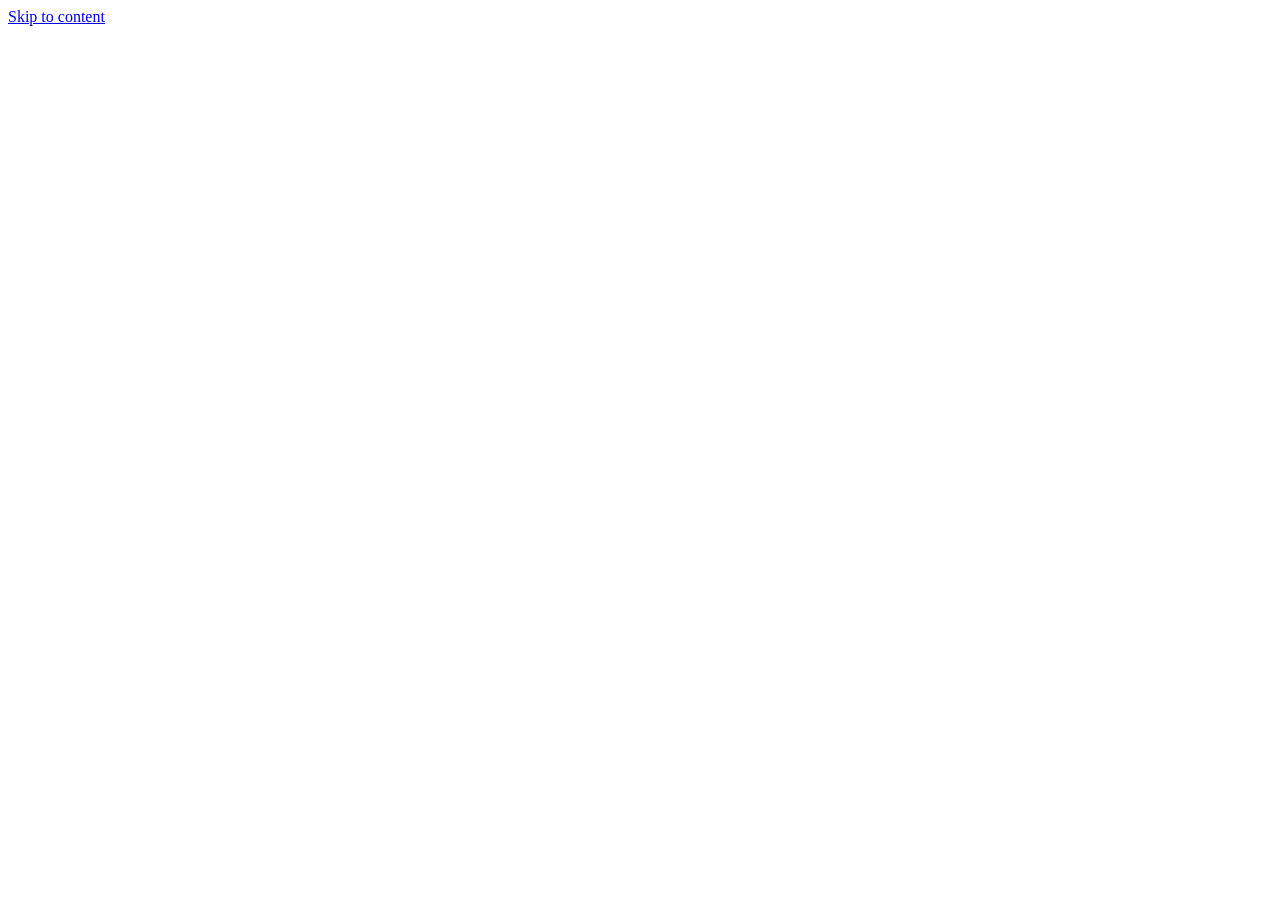
==== index.html @ 3cc3cd49 "Add files via upload" ====
<!DOCTYPE html>
<html lang="en">
<head>
  <meta charset="utf-8">
  <meta name="viewport" content="width=device-width, initial-scale=1">
  <meta name="description" content="Academic website for an HCI and learning sciences PhD researcher.">
  <meta name="theme-color" content="#f5f1ea">
  <title>Home | Academic Website</title>
  <link rel="stylesheet" href="assets/css/styles.css">
  <script defer src="assets/js/site-data.js"></script>
  <script defer src="assets/js/main.js"></script>
</head>
<body data-page="home">
  <a class="skip-link" href="#main-content">Skip to content</a>
  <div class="site-shell">
    <header class="site-header" data-site-header></header>
    <main id="main-content" data-page-root>
      <noscript>
        <section class="noscript-message">
          <h1>JavaScript is required for this site.</h1>
          <p>This website keeps content in a single editable data file, so please enable JavaScript to view the pages.</p>
        </section>
      </noscript>
    </main>
    <footer class="site-footer" data-site-footer></footer>
  </div>
</body>
</html>
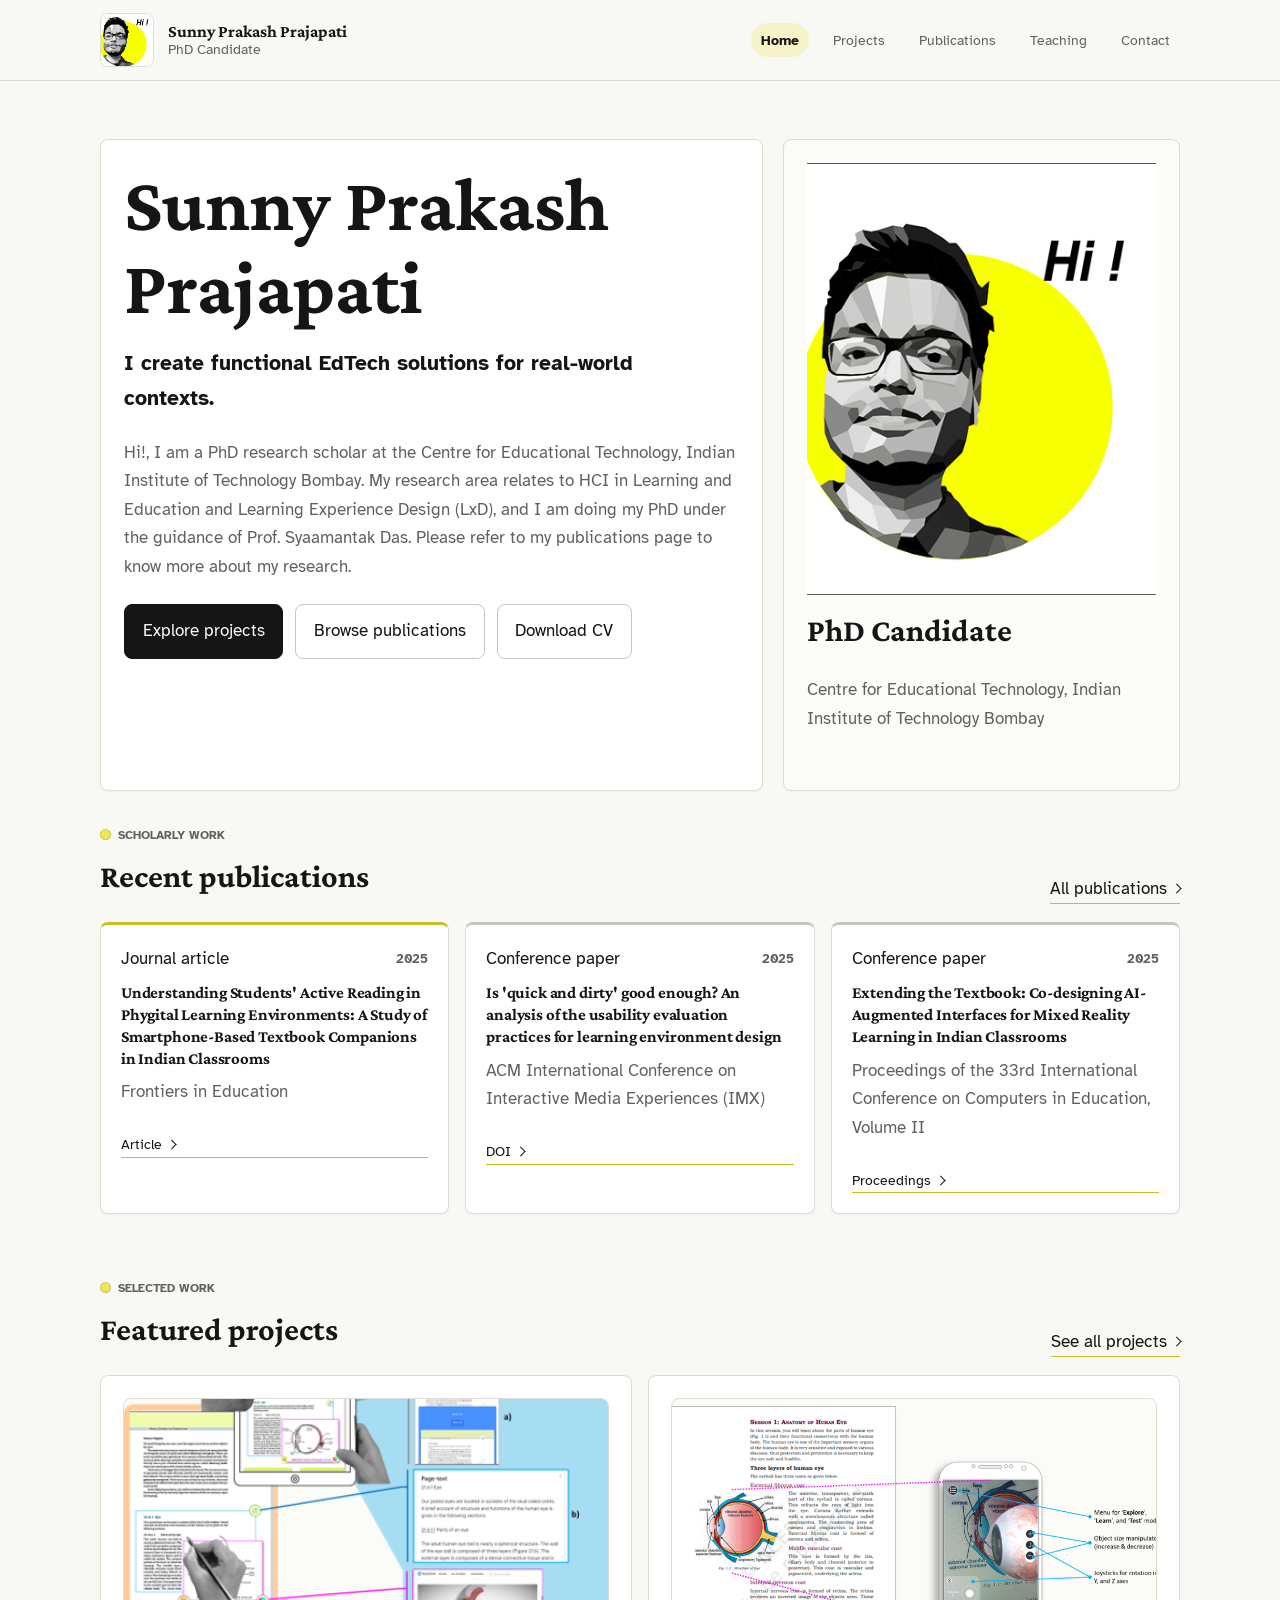
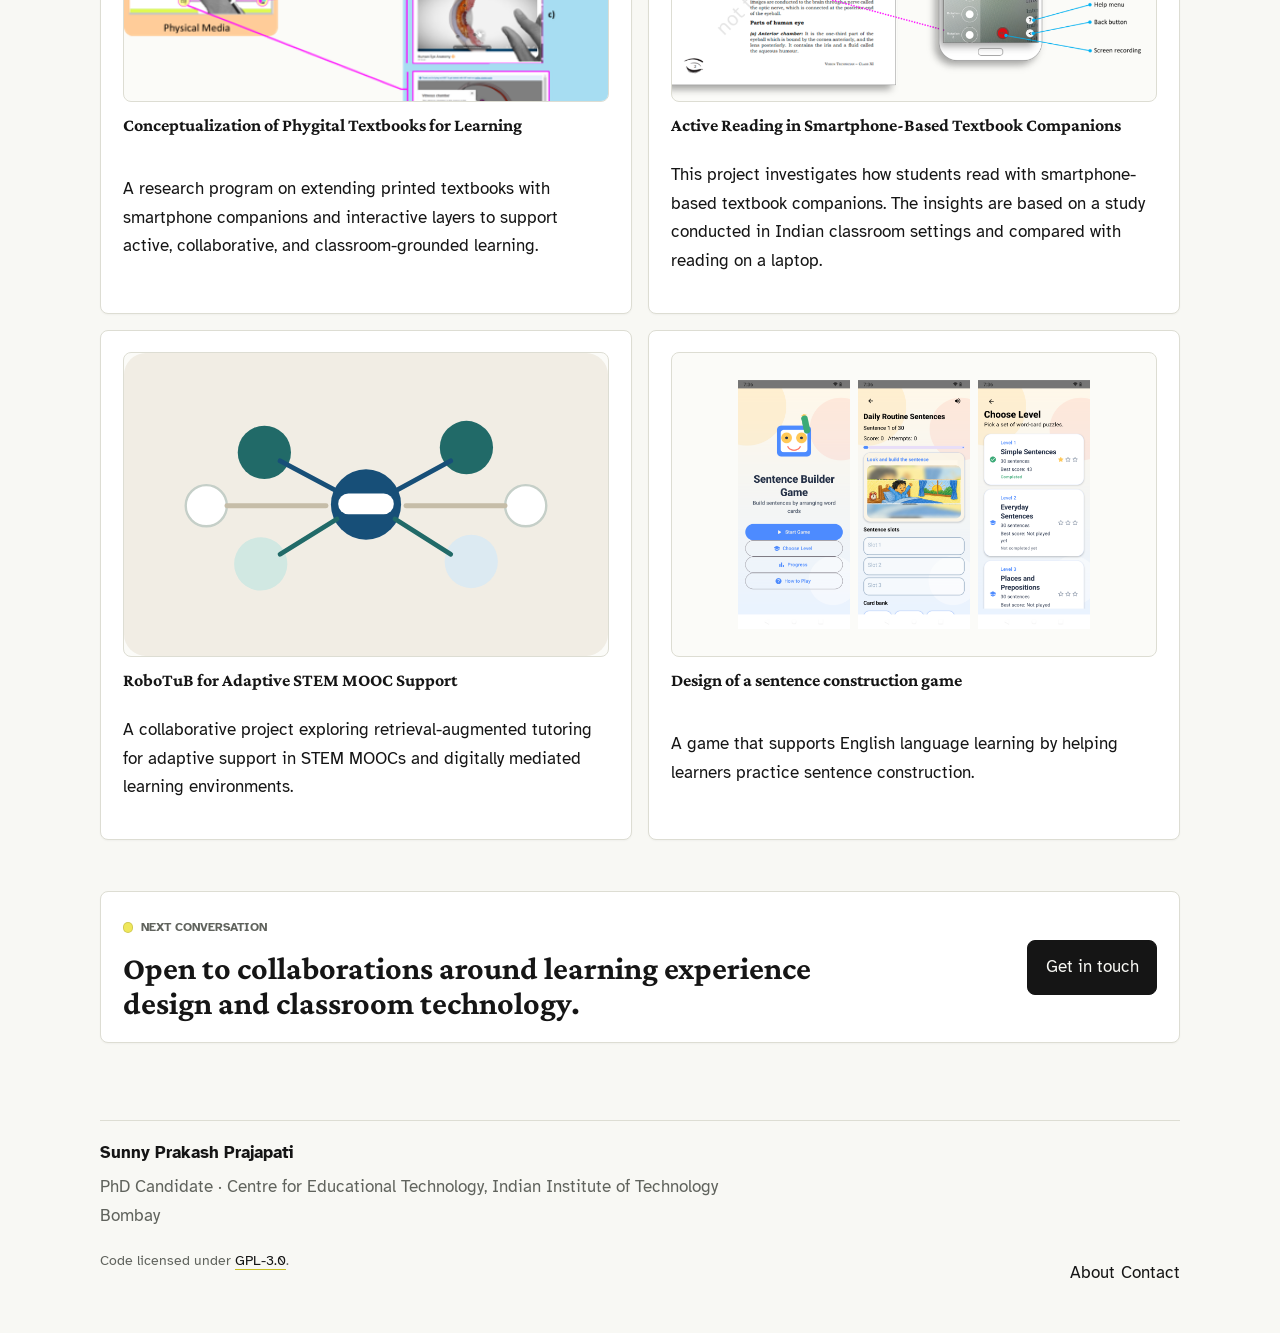
==== commit fca299aa: "major change" ====
--- a/index.html
+++ b/index.html
@@ -3,9 +3,18 @@
 <head>
   <meta charset="utf-8">
   <meta name="viewport" content="width=device-width, initial-scale=1">
-  <meta name="description" content="Academic website for an HCI and learning sciences PhD researcher.">
+  <meta name="description" content="Sunny Prakash Prajapati is a PhD researcher at IIT Bombay studying educational technology, HCI in education, and phygital learning environments.">
   <meta name="theme-color" content="#f5f1ea">
-  <title>Home | Academic Website</title>
+  <link rel="icon" href="assets/images/logo-sunny.png" type="image/png">
+  <title>Home | Sunny Prakash Prajapati</title>
+  <meta property="og:title" content="Sunny Prakash Prajapati — PhD Researcher, IIT Bombay">
+  <meta property="og:description" content="PhD researcher studying educational technology, HCI in education, and phygital learning environments at IIT Bombay.">
+  <meta property="og:image" content="https://sunnysideux.github.io/assets/images/logo-sunny.png">
+  <meta property="og:url" content="https://sunnysideux.github.io/">
+  <meta property="og:type" content="website">
+  <meta property="og:site_name" content="Sunny Prakash Prajapati">
+  <meta name="twitter:card" content="summary">
+  <link rel="canonical" href="https://sunnysideux.github.io/">
   <link rel="stylesheet" href="assets/css/styles.css">
   <script defer src="assets/js/site-data.js"></script>
   <script defer src="assets/js/main.js"></script>
--- a/assets/css/styles.css
+++ b/assets/css/styles.css
@@ -0,0 +1,1336 @@
+@import url("https://fonts.googleapis.com/css2?family=Atkinson+Hyperlegible:wght@400;700&family=Crimson+Pro:wght@400;500;600;700&display=swap");
+
+:root {
+  --background: #f8f8f4;
+  --background-muted: #f2f2ec;
+  --background-alt: #eeeee7;
+  --surface: #ffffff;
+  --surface-alt: #fbfbf8;
+  --text: #151515;
+  --muted: #60635d;
+  --line: #ddddd3;
+  --line-strong: #c7c7bc;
+  --accent: #efe75a;
+  --accent-deep: #c8bf22;
+  --accent-soft: rgba(239, 231, 90, 0.28);
+  --shadow: 0 1px 2px rgba(21, 21, 21, 0.035);
+  --shadow-strong: 0 4px 12px rgba(21, 21, 21, 0.05);
+  --radius-large: 8px;
+  --radius-medium: 8px;
+  --radius-small: 8px;
+  --max-width: 1080px;
+  --font-sans: "Atkinson Hyperlegible", "Segoe UI", "Helvetica Neue", Arial, sans-serif;
+  --font-display: "Crimson Pro", Georgia, "Times New Roman", serif;
+  --transition: 200ms ease;
+}
+
+*,
+*::before,
+*::after {
+  box-sizing: border-box;
+}
+
+html {
+  scroll-behavior: smooth;
+  color-scheme: light;
+}
+
+body {
+  margin: 0;
+  min-width: 320px;
+  font-family: var(--font-sans);
+  font-size: 1.0625rem;
+  color: var(--text);
+  background: var(--background);
+  line-height: 1.68;
+}
+
+body.nav-open {
+  overflow: hidden;
+}
+
+img {
+  display: block;
+  max-width: 100%;
+}
+
+a {
+  color: var(--text);
+  text-decoration: none;
+  transition: color var(--transition), border-color var(--transition), background-color var(--transition), transform var(--transition);
+}
+
+a:hover,
+a:focus-visible {
+  color: var(--text);
+}
+
+button,
+input,
+textarea {
+  font: inherit;
+}
+
+button {
+  cursor: pointer;
+}
+
+:focus-visible {
+  outline: 3px solid var(--accent-deep);
+  outline-offset: 3px;
+}
+
+.site-shell {
+  min-height: 100vh;
+}
+
+.container {
+  width: min(calc(100% - 2.5rem), var(--max-width));
+  margin: 0 auto;
+}
+
+.skip-link,
+.sr-only {
+  position: absolute;
+  width: 1px;
+  height: 1px;
+  margin: -1px;
+  padding: 0;
+  overflow: hidden;
+  border: 0;
+  clip: rect(0, 0, 0, 0);
+}
+
+.skip-link:focus {
+  width: auto;
+  height: auto;
+  margin: 1rem;
+  padding: 0.8rem 1rem;
+  clip: auto;
+  background: var(--accent);
+  color: var(--text);
+  border-radius: var(--radius-small);
+  z-index: 1000;
+}
+
+.site-header {
+  position: sticky;
+  top: 0;
+  z-index: 50;
+  background: rgba(248, 248, 244, 0.94);
+  backdrop-filter: blur(10px);
+  border-bottom: 1px solid var(--line);
+}
+
+.header-inner,
+.footer-inner,
+.section-header,
+.section-header-compact,
+.contact-band {
+  display: flex;
+  align-items: center;
+  justify-content: space-between;
+  gap: 1.2rem;
+}
+
+.header-inner {
+  min-height: 5rem;
+}
+
+.brand {
+  display: inline-flex;
+  align-items: center;
+  gap: 0.9rem;
+  color: var(--text);
+}
+
+.brand:hover,
+.brand:focus-visible {
+  color: var(--text);
+}
+
+.brand-media {
+  flex: 0 0 auto;
+}
+
+.brand-logo,
+.brand-mark {
+  width: 3.35rem;
+  height: 3.35rem;
+  border-radius: var(--radius-small);
+  border: 1px solid var(--line);
+  background: var(--surface);
+}
+
+.brand-logo {
+  object-fit: cover;
+}
+
+.brand-mark {
+  display: grid;
+  place-items: center;
+  background: var(--text);
+  color: var(--background);
+  font-weight: 800;
+  letter-spacing: 0;
+}
+
+.brand-copy {
+  display: flex;
+  flex-direction: column;
+  line-height: 1.12;
+}
+
+.brand-name {
+  font-family: var(--font-display);
+  font-size: 1.08rem;
+  font-weight: 700;
+  letter-spacing: 0;
+}
+
+.brand-subtitle {
+  color: var(--muted);
+  font-size: 0.88rem;
+}
+
+.site-nav {
+  display: flex;
+  align-items: center;
+  gap: 0.82rem;
+}
+
+.site-nav a {
+  color: var(--muted);
+  font-size: 0.9rem;
+  font-weight: 500;
+  padding: 0.3rem 0.65rem;
+  border-radius: 999px;
+  transition: background-color var(--transition), color var(--transition);
+}
+
+.site-nav a:hover,
+.site-nav a:focus-visible {
+  background: var(--background-alt);
+  color: var(--text);
+}
+
+.site-nav a[aria-current="page"] {
+  background: var(--accent-soft);
+  color: var(--text);
+  font-weight: 600;
+}
+
+.nav-toggle {
+  display: none;
+  flex-direction: column;
+  gap: 0.28rem;
+  padding: 0.35rem;
+  background: transparent;
+  border: 0;
+}
+
+.nav-toggle span:not(.sr-only) {
+  display: block;
+  width: 1.45rem;
+  height: 2px;
+  border-radius: 999px;
+  background: var(--text);
+}
+
+.hero {
+  padding: 3.6rem 0 1.2rem;
+}
+
+.hero-grid,
+.section-grid,
+.prose-grid,
+.contact-grid,
+.cv-grid {
+  display: grid;
+  gap: 1rem;
+}
+
+.hero-grid {
+  grid-template-columns: minmax(0, 1.25fr) minmax(300px, 0.75fr);
+  align-items: stretch;
+  gap: 1.25rem;
+}
+
+.hero-copy,
+.hero-panel,
+.card,
+.prose-card,
+.timeline-item,
+.page-hero-inner,
+.project-detail-shell,
+.resource-item {
+  position: relative;
+  overflow: hidden;
+  border: 1px solid var(--line);
+  background: var(--surface);
+  border-radius: var(--radius-large);
+  box-shadow: var(--shadow);
+}
+
+.hero-copy,
+.hero-panel,
+.card,
+.page-hero-inner {
+  padding: 1.45rem;
+}
+
+.hero-copy {
+  display: grid;
+  align-content: start;
+  gap: 0.4rem;
+}
+
+.hero-panel {
+  display: flex;
+  flex-direction: column;
+  justify-content: space-between;
+  gap: 1.1rem;
+  background: var(--surface-alt);
+}
+
+h1,
+h2,
+h3,
+h4 {
+  margin: 0 0 0.7rem;
+  font-family: var(--font-display);
+  font-weight: 700;
+  line-height: 1.08;
+  letter-spacing: 0;
+}
+
+.hero h1 {
+  max-width: 12ch;
+  font-size: clamp(3rem, 6vw, 4.8rem);
+}
+
+h2 {
+  font-size: clamp(1.45rem, 2.6vw, 2rem);
+}
+
+h3 {
+  font-size: 1.12rem;
+}
+
+h4 {
+  font-size: 0.97rem;
+  letter-spacing: 0;
+}
+
+p {
+  margin: 0 0 1rem;
+}
+
+.hero-tagline,
+.hero-summary,
+.section-intro p,
+.prose-card p {
+  max-width: 42rem;
+  color: var(--muted);
+}
+
+.hero-tagline {
+  max-width: 32rem;
+  font-size: clamp(1.06rem, 1.8vw, 1.3rem);
+  color: var(--text);
+  font-weight: 600;
+}
+
+.eyebrow {
+  display: inline-flex;
+  align-items: center;
+  gap: 0.45rem;
+  margin-bottom: 0.85rem;
+  color: var(--muted);
+  font-size: 0.76rem;
+  font-weight: 600;
+  letter-spacing: 0;
+  text-transform: uppercase;
+}
+
+.eyebrow::before {
+  content: "";
+  width: 0.68rem;
+  height: 0.68rem;
+  border-radius: 999px;
+  background: var(--accent);
+  border: 1px solid rgba(23, 23, 23, 0.14);
+}
+
+.panel-kicker,
+.panel-affiliation,
+.publication-authors,
+.publication-venue,
+.timeline-institution,
+.results-note,
+.empty-state,
+.form-note,
+.footer-license {
+  color: var(--muted);
+}
+
+.detail-list,
+.bullet-list {
+  margin: 0;
+  padding: 0;
+  list-style: none;
+}
+
+.detail-list li {
+  display: grid;
+  gap: 0.18rem;
+  padding: 0.85rem 0;
+  border-top: 1px solid var(--line);
+}
+
+.detail-list li:first-child {
+  border-top: 0;
+  padding-top: 0;
+}
+
+.detail-list span {
+  color: var(--muted);
+  font-size: 0.8rem;
+  font-weight: 500;
+}
+
+.detail-list strong {
+  font-size: 0.98rem;
+  font-weight: 600;
+}
+
+.hero-contact-links,
+.button-row,
+.link-row,
+.tag-list,
+.footer-links {
+  display: flex;
+  flex-wrap: wrap;
+  gap: 0.75rem;
+  align-items: center;
+}
+
+.hero-contact-links {
+  font-size: 0.93rem;
+}
+
+.button {
+  display: inline-flex;
+  align-items: center;
+  justify-content: center;
+  min-height: 2.9rem;
+  padding: 0.78rem 1.1rem;
+  border: 1px solid var(--line-strong);
+  border-radius: var(--radius-small);
+  font-weight: 500;
+}
+
+.button:hover,
+.button:focus-visible {
+  transform: translateY(-1px);
+}
+
+.button-primary {
+  background: var(--text);
+  color: var(--background);
+  border-color: var(--text);
+}
+
+.button-primary:hover,
+.button-primary:focus-visible {
+  color: var(--background);
+}
+
+.button-secondary {
+  background: var(--surface);
+  color: var(--text);
+}
+
+.button-tertiary {
+  background: transparent;
+  border-color: transparent;
+  color: var(--muted);
+  padding-inline: 0;
+}
+
+.text-link {
+  display: inline-flex;
+  align-items: center;
+  gap: 0.38rem;
+  font-weight: 500;
+  border-bottom: 1px solid var(--accent-deep);
+}
+
+.inline-link {
+  display: inline;
+  font-weight: 600;
+  border-bottom: 1px solid var(--accent-deep);
+}
+
+.text-link::after {
+  content: "";
+  width: 0.46rem;
+  height: 0.46rem;
+  border-top: 1.5px solid currentColor;
+  border-right: 1.5px solid currentColor;
+  transform: rotate(45deg);
+}
+
+.tag {
+  display: inline-flex;
+  align-items: center;
+  padding: 0.42rem 0.72rem;
+  border: 1px solid var(--line);
+  border-radius: 999px;
+  background: var(--surface-alt);
+  color: var(--text);
+  font-size: 0.86rem;
+  font-weight: 500;
+}
+
+.page-section {
+  padding: 1.25rem 0 2.5rem;
+}
+
+.page-section-compact {
+  padding-top: 0.7rem;
+}
+
+body:not([data-page="home"]) [data-page-root] > .page-section:first-child {
+  padding-top: 1.2rem;
+}
+
+.page-hero {
+  padding: 2.6rem 0 0.8rem;
+}
+
+.page-hero-inner {
+  max-width: none;
+}
+
+.page-hero h1 {
+  margin: 0 0 0.75rem;
+  font-size: clamp(2.25rem, 5vw, 4rem);
+  line-height: 1;
+  letter-spacing: 0;
+}
+
+.page-hero p:not(.eyebrow) {
+  max-width: 42rem;
+  margin-bottom: 0;
+  color: var(--muted);
+  font-size: 1.03rem;
+}
+
+.page-actions {
+  display: flex;
+  flex-wrap: wrap;
+  gap: 0.75rem;
+  margin-top: 1.2rem;
+}
+
+.section-tinted {
+  background: transparent;
+}
+
+.section-grid {
+  grid-template-columns: minmax(0, 0.9fr) minmax(0, 1.1fr);
+  align-items: start;
+  gap: 1.25rem;
+}
+
+.section-grid-home {
+  grid-template-columns: minmax(0, 0.96fr) minmax(0, 1.04fr);
+}
+
+.section-intro {
+  align-self: stretch;
+}
+
+.key-points,
+.stack-list,
+.timeline,
+.prose-sidebar,
+.project-body,
+.project-subsection,
+.contact-list,
+.contact-form {
+  display: grid;
+  gap: 0.9rem;
+}
+
+.project-body {
+  flex: 1;
+}
+
+.section-header,
+.section-header-compact {
+  align-items: end;
+  margin-bottom: 1.1rem;
+}
+
+.section-header-compact {
+  margin-bottom: 0.9rem;
+}
+
+.card-grid,
+.card-grid-projects,
+.teaching-grid {
+  display: grid;
+  gap: 1rem;
+  grid-template-columns: repeat(3, minmax(0, 1fr));
+}
+
+.card-grid-projects {
+  grid-template-columns: repeat(2, minmax(0, 1fr));
+}
+
+.teaching-section-card {
+  display: grid;
+  align-content: start;
+  gap: 1rem;
+}
+
+.teaching-list {
+  display: grid;
+  gap: 0;
+}
+
+.teaching-item {
+  padding: 1rem 0;
+  border-top: 1px solid var(--line);
+}
+
+.teaching-item:first-child {
+  padding-top: 0;
+  border-top: 0;
+}
+
+.teaching-item:last-child {
+  padding-bottom: 0;
+}
+
+.teaching-item h3,
+.teaching-item p {
+  margin-bottom: 0;
+}
+
+.card,
+.subtle-card,
+.publication-card,
+.project-card,
+.resource-item,
+.timeline-item {
+  transition: transform var(--transition), box-shadow var(--transition), border-color var(--transition), background-color var(--transition);
+}
+
+.card:hover,
+.card:focus-within,
+.resource-item.is-linked:hover,
+.resource-item.is-linked:focus-visible,
+.timeline-item:hover {
+  transform: translateY(-1px);
+  box-shadow: var(--shadow-strong);
+  border-color: var(--line-strong);
+}
+
+.publication-card,
+.project-card,
+.prose-card {
+  padding: 1.35rem;
+}
+
+.publication-card {
+  background: var(--surface);
+}
+
+.subtle-card {
+  background: var(--surface);
+}
+
+.project-card {
+  display: flex;
+  flex-direction: column;
+  gap: 0.9rem;
+}
+
+.project-card-clickable {
+  cursor: pointer;
+}
+
+.project-card-clickable:focus-visible {
+  outline: 3px solid rgba(239, 231, 90, 0.78);
+  outline-offset: 4px;
+}
+
+.project-image {
+  overflow: hidden;
+  border: 1px solid var(--line);
+  border-radius: var(--radius-medium);
+  background: var(--surface-alt);
+  aspect-ratio: 16 / 10;
+}
+
+.project-image img {
+  width: 100%;
+  height: 100%;
+  object-fit: cover;
+}
+
+.project-subsection h4 {
+  margin-bottom: 0;
+}
+
+.project-card-link {
+  width: fit-content;
+  margin-top: auto;
+}
+
+.project-detail {
+  display: grid;
+  gap: 1rem;
+}
+
+.project-back-link {
+  justify-self: end;
+  width: fit-content;
+}
+
+.project-detail-shell {
+  display: grid;
+  gap: 1.35rem;
+  padding: 1.35rem;
+}
+
+.project-detail-hero {
+  display: grid;
+  grid-template-columns: minmax(0, 0.9fr) minmax(0, 1.1fr);
+  gap: 1.25rem;
+  align-items: start;
+}
+
+.project-detail-image {
+  overflow: hidden;
+  border: 1px solid var(--line);
+  border-radius: var(--radius-medium);
+  background: var(--surface-alt);
+}
+
+.project-detail-image img,
+.project-gallery-item img {
+  width: 100%;
+  height: 100%;
+  object-fit: cover;
+}
+
+.project-detail-copy,
+.project-detail-section {
+  display: grid;
+  gap: 0.85rem;
+}
+
+.project-detail-copy h1 {
+  margin-bottom: 0;
+  font-size: clamp(2rem, 4vw, 3rem);
+  line-height: 1.05;
+  letter-spacing: 0;
+}
+
+.project-detail-copy p,
+.project-detail-section p {
+  margin-bottom: 0;
+  color: var(--muted);
+}
+
+.project-citation {
+  font-size: 0.9rem;
+}
+
+.project-gallery {
+  display: grid;
+  gap: 1rem;
+  grid-template-columns: repeat(2, minmax(0, 1fr));
+}
+
+.project-gallery-item {
+  display: grid;
+  gap: 0.55rem;
+  margin: 0;
+}
+
+.project-gallery-item img {
+  overflow: hidden;
+  aspect-ratio: auto;
+  border: 1px solid var(--line);
+  border-radius: var(--radius-medium);
+  background: var(--surface-alt);
+}
+
+.project-gallery-item figcaption {
+  color: var(--muted);
+  font-size: 0.9rem;
+}
+
+.prose-grid {
+  grid-template-columns: minmax(0, 1.28fr) minmax(280px, 0.82fr);
+  align-items: start;
+}
+
+.prose-card {
+  border: 1px solid var(--line);
+  background: var(--surface);
+  box-shadow: var(--shadow);
+}
+
+.timeline-item {
+  display: grid;
+  grid-template-columns: 10rem minmax(0, 1fr);
+  gap: 1rem;
+  padding: 1.25rem 1.35rem;
+}
+
+.timeline-period {
+  display: inline-flex;
+  align-items: center;
+  justify-content: center;
+  height: fit-content;
+  padding: 0.42rem 0.72rem;
+  border-radius: 999px;
+  background: var(--surface-alt);
+  color: var(--text);
+  border: 1px solid var(--line);
+  font-size: 0.84rem;
+  font-weight: 500;
+}
+
+.publications-toolbar {
+  display: grid;
+  gap: 0.95rem;
+  margin-bottom: 1rem;
+}
+
+.search-field input,
+.contact-form input,
+.contact-form textarea {
+  width: 100%;
+  border: 1px solid var(--line);
+  border-radius: var(--radius-small);
+  background: var(--surface);
+  padding: 0.9rem 1rem;
+  color: var(--text);
+}
+
+.search-field input:focus,
+.contact-form input:focus,
+.contact-form textarea:focus {
+  outline: 3px solid rgba(239, 231, 90, 0.35);
+  outline-offset: 0;
+  border-color: var(--line-strong);
+}
+
+.filter-group {
+  display: flex;
+  flex-wrap: wrap;
+  gap: 0.6rem;
+}
+
+.filter-chip {
+  border: 1px solid var(--line);
+  background: var(--surface);
+  color: var(--text);
+  border-radius: 999px;
+  padding: 0.7rem 0.95rem;
+  font-weight: 500;
+}
+
+.filter-chip.is-active,
+.filter-chip:hover,
+.filter-chip:focus-visible {
+  background: var(--accent-soft);
+  border-color: rgba(23, 23, 23, 0.18);
+  color: var(--text);
+}
+
+.single-card-container {
+  max-width: 52rem;
+}
+
+.cv-card,
+.contact-card {
+  display: grid;
+  gap: 1rem;
+}
+
+.resources-grid {
+  display: grid;
+  gap: 1rem;
+  grid-template-columns: repeat(3, minmax(0, 1fr));
+}
+
+.resource-item,
+.resources-empty {
+  min-height: 100%;
+}
+
+.resource-item {
+  display: grid;
+  align-content: start;
+  gap: 0.75rem;
+  padding: 1.35rem;
+}
+
+.resource-item h3 {
+  margin-bottom: 0;
+}
+
+.resource-item p {
+  margin-bottom: 0;
+  color: var(--muted);
+}
+
+.resource-action {
+  display: inline-flex;
+  align-items: center;
+  gap: 0.38rem;
+  width: fit-content;
+  margin-top: auto;
+  font-weight: 600;
+  border-bottom: 1px solid var(--accent-deep);
+}
+
+.resources-empty {
+  max-width: 44rem;
+}
+
+.contact-item {
+  display: flex;
+  flex-wrap: wrap;
+  gap: 0.4rem 1rem;
+  align-items: baseline;
+  justify-content: space-between;
+  padding: 0.95rem 0;
+  border-top: 1px solid var(--line);
+  color: var(--text);
+}
+
+.contact-item:first-child {
+  border-top: 0;
+  padding-top: 0;
+}
+
+.contact-item span {
+  color: var(--muted);
+  font-size: 0.84rem;
+}
+
+.contact-form label {
+  display: grid;
+  gap: 0.45rem;
+}
+
+.contact-band {
+  padding: 1.35rem;
+}
+
+.home-contact-band {
+  align-items: center;
+}
+
+.home-contact-band h2 {
+  max-width: 44rem;
+  margin-bottom: 0;
+}
+
+.credibility-strip {
+  padding: 0.15rem 0 1.2rem;
+}
+
+.credibility-grid {
+  display: grid;
+  gap: 1rem;
+  grid-template-columns: repeat(2, minmax(0, 1fr));
+}
+
+.credibility-item {
+  display: grid;
+  gap: 0.25rem;
+  padding: 1.15rem 1.25rem;
+  border: 1px solid var(--line);
+  border-radius: var(--radius-large);
+  background: var(--surface);
+  box-shadow: var(--shadow);
+}
+
+.credibility-item span {
+  color: var(--muted);
+  font-size: 0.78rem;
+  font-weight: 700;
+  letter-spacing: 0;
+  text-transform: uppercase;
+}
+
+.credibility-item strong {
+  font-size: 1.35rem;
+  font-family: var(--font-display);
+  font-weight: 700;
+  line-height: 1.1;
+  letter-spacing: 0;
+}
+
+.bullet-list {
+  display: grid;
+  gap: 0.72rem;
+}
+
+.bullet-list li {
+  position: relative;
+  padding-left: 1rem;
+}
+
+.bullet-list li::before {
+  content: "";
+  position: absolute;
+  left: 0;
+  top: 0.68rem;
+  width: 0.42rem;
+  height: 0.42rem;
+  border-radius: 999px;
+  background: var(--accent-deep);
+}
+
+.site-footer {
+  padding: 2.3rem 0 2.8rem;
+}
+
+.footer-inner {
+  align-items: end;
+  padding-top: 1.15rem;
+  border-top: 1px solid var(--line);
+  color: var(--muted);
+}
+
+.footer-copy {
+  display: grid;
+  gap: 0.2rem;
+  max-width: 42rem;
+}
+
+.footer-title {
+  margin-bottom: 0.15rem;
+  color: var(--text);
+  font-weight: 600;
+}
+
+.footer-license {
+  font-size: 0.85rem;
+}
+
+.footer-license a {
+  border-bottom: 1px solid var(--accent-deep);
+}
+
+.footer-links {
+  justify-content: flex-end;
+  gap: 0.4rem;
+  min-width: fit-content;
+}
+
+.footer-links a {
+  color: var(--text);
+  font-weight: 500;
+  border-bottom: 1px solid transparent;
+}
+
+.footer-links a:hover,
+.footer-links a:focus-visible {
+  border-color: var(--accent-deep);
+}
+
+.simple-page h1 {
+  margin-bottom: 0.7rem;
+}
+
+.simple-page p {
+  max-width: 42rem;
+  color: var(--muted);
+}
+
+.noscript-message {
+  width: min(calc(100% - 2.5rem), 48rem);
+  margin: 4rem auto;
+  padding: 2rem;
+  background: var(--surface);
+  border: 1px solid var(--line);
+  border-radius: var(--radius-large);
+  box-shadow: var(--shadow);
+}
+
+/* ── Timeline left-border accent ─────────────────────────── */
+.timeline-item > div {
+  border-left: 2px solid var(--line);
+  padding-left: 1rem;
+  transition: border-color var(--transition);
+}
+
+.timeline-item:hover > div {
+  border-left-color: var(--accent-deep);
+}
+
+/* ── Featured publications strip (Home) ──────────────────── */
+.featured-pub-list {
+  display: grid;
+  grid-template-columns: repeat(3, minmax(0, 1fr));
+  gap: 1rem;
+}
+
+.featured-pub-card {
+  display: grid;
+  align-content: start;
+  gap: 0.55rem;
+  padding: 1.25rem;
+  background: var(--surface);
+  border: 1px solid var(--line);
+  border-radius: var(--radius-large);
+  box-shadow: var(--shadow);
+  border-top: 3px solid var(--line-strong);
+  transition: transform var(--transition), box-shadow var(--transition), border-color var(--transition);
+}
+
+.featured-pub-card:has(.publication-category.is-journal) {
+  border-top-color: var(--accent-deep);
+}
+
+.featured-pub-card:hover {
+  transform: translateY(-2px);
+  box-shadow: var(--shadow-hover);
+  border-color: var(--line-strong);
+}
+
+.featured-pub-card h3 {
+  font-family: var(--font-display);
+  font-size: 1.05rem;
+  line-height: 1.3;
+  margin-bottom: 0;
+  letter-spacing: -0.01em;
+}
+
+.featured-pub-meta {
+  display: flex;
+  align-items: center;
+  justify-content: space-between;
+  gap: 0.5rem;
+  flex-wrap: wrap;
+}
+
+.featured-pub-year {
+  font-size: 0.82rem;
+  font-weight: 600;
+  color: var(--muted);
+  flex-shrink: 0;
+}
+
+.featured-pub-link {
+  font-size: 0.88rem;
+  margin-top: 0.1rem;
+}
+
+/* ── About page sidebar components ───────────────────────── */
+.about-cv-note {
+  font-size: 0.9rem;
+  color: var(--muted);
+  margin-bottom: 0.85rem;
+}
+
+.about-honors-list,
+.about-resources-list {
+  list-style: none;
+  margin: 0.2rem 0 0;
+  padding: 0;
+  display: grid;
+  gap: 0.9rem;
+}
+
+.about-honors-list li {
+  display: grid;
+  gap: 0.22rem;
+  padding-top: 0.9rem;
+  border-top: 1px solid var(--line);
+}
+
+.about-honors-list li:first-child {
+  padding-top: 0;
+  border-top: 0;
+}
+
+.about-honors-list strong {
+  font-size: 0.95rem;
+  font-weight: 600;
+}
+
+.about-honors-list span {
+  font-size: 0.87rem;
+  color: var(--muted);
+  line-height: 1.5;
+}
+
+.about-resources-list li {
+  font-size: 0.92rem;
+  line-height: 1.4;
+}
+
+/* ── Print styles ────────────────────────────────────────── */
+@media print {
+  .site-header,
+  .site-footer,
+  .skip-link,
+  .page-actions,
+  .nav-toggle,
+  .publications-toolbar {
+    display: none !important;
+  }
+
+  body {
+    font-size: 11pt;
+    color: #000;
+    background: #fff;
+  }
+
+  .card,
+  .publication-card,
+  .project-card {
+    break-inside: avoid;
+    box-shadow: none;
+    border: 1px solid #ccc;
+  }
+
+  a { color: #000; }
+
+}
+
+@media (prefers-reduced-motion: reduce) {
+  html {
+    scroll-behavior: auto;
+  }
+
+  *,
+  *::before,
+  *::after {
+    animation: none !important;
+    transition: none !important;
+  }
+}
+
+@media (max-width: 980px) {
+  .hero-grid,
+  .project-detail-hero,
+  .section-grid,
+  .prose-grid,
+  .teaching-grid,
+  .card-grid,
+  .card-grid-projects,
+  .project-gallery,
+  .resources-grid,
+  .contact-grid,
+  .cv-grid,
+  .timeline-item {
+    grid-template-columns: 1fr;
+  }
+
+  .section-header,
+  .footer-inner {
+    align-items: flex-start;
+    flex-direction: column;
+  }
+
+  .footer-links {
+    justify-content: flex-start;
+  }
+
+  .credibility-grid {
+    grid-template-columns: 1fr;
+  }
+}
+
+@media (max-width: 820px) {
+  .nav-toggle {
+    display: inline-flex;
+  }
+
+  .site-nav {
+    position: fixed;
+    inset: 5rem 1rem auto;
+    flex-direction: column;
+    align-items: stretch;
+    padding: 1rem;
+    border: 1px solid var(--line-strong);
+    border-radius: var(--radius-large);
+    background: rgba(255, 255, 255, 0.98);
+    box-shadow: var(--shadow-strong);
+    opacity: 0;
+    pointer-events: none;
+    transform: translateY(-8px);
+    transition: opacity var(--transition), transform var(--transition);
+  }
+
+  .site-nav.is-open {
+    opacity: 1;
+    pointer-events: auto;
+    transform: translateY(0);
+  }
+
+  .site-nav a {
+    padding: 0.55rem 0.8rem;
+    border-radius: var(--radius-small);
+  }
+}
+
+@media (max-width: 640px) {
+  .container {
+    width: min(calc(100% - 1.4rem), var(--max-width));
+  }
+
+  .hero {
+    padding-top: 3.7rem;
+  }
+
+  .page-hero {
+    padding-top: 2.35rem;
+  }
+
+  .hero-copy,
+  .hero-panel,
+  .card,
+  .prose-card,
+  .publication-card,
+  .project-card,
+  .resource-item {
+    padding: 1.15rem;
+  }
+
+  .brand-logo,
+  .brand-mark {
+    width: 3rem;
+    height: 3rem;
+  }
+
+  .button-row,
+  .footer-links {
+    width: 100%;
+  }
+
+  .button {
+    width: 100%;
+  }
+
+  .timeline-item {
+    padding: 1.1rem;
+  }
+  .featured-pub-list {
+    grid-template-columns: 1fr;
+  }
+}
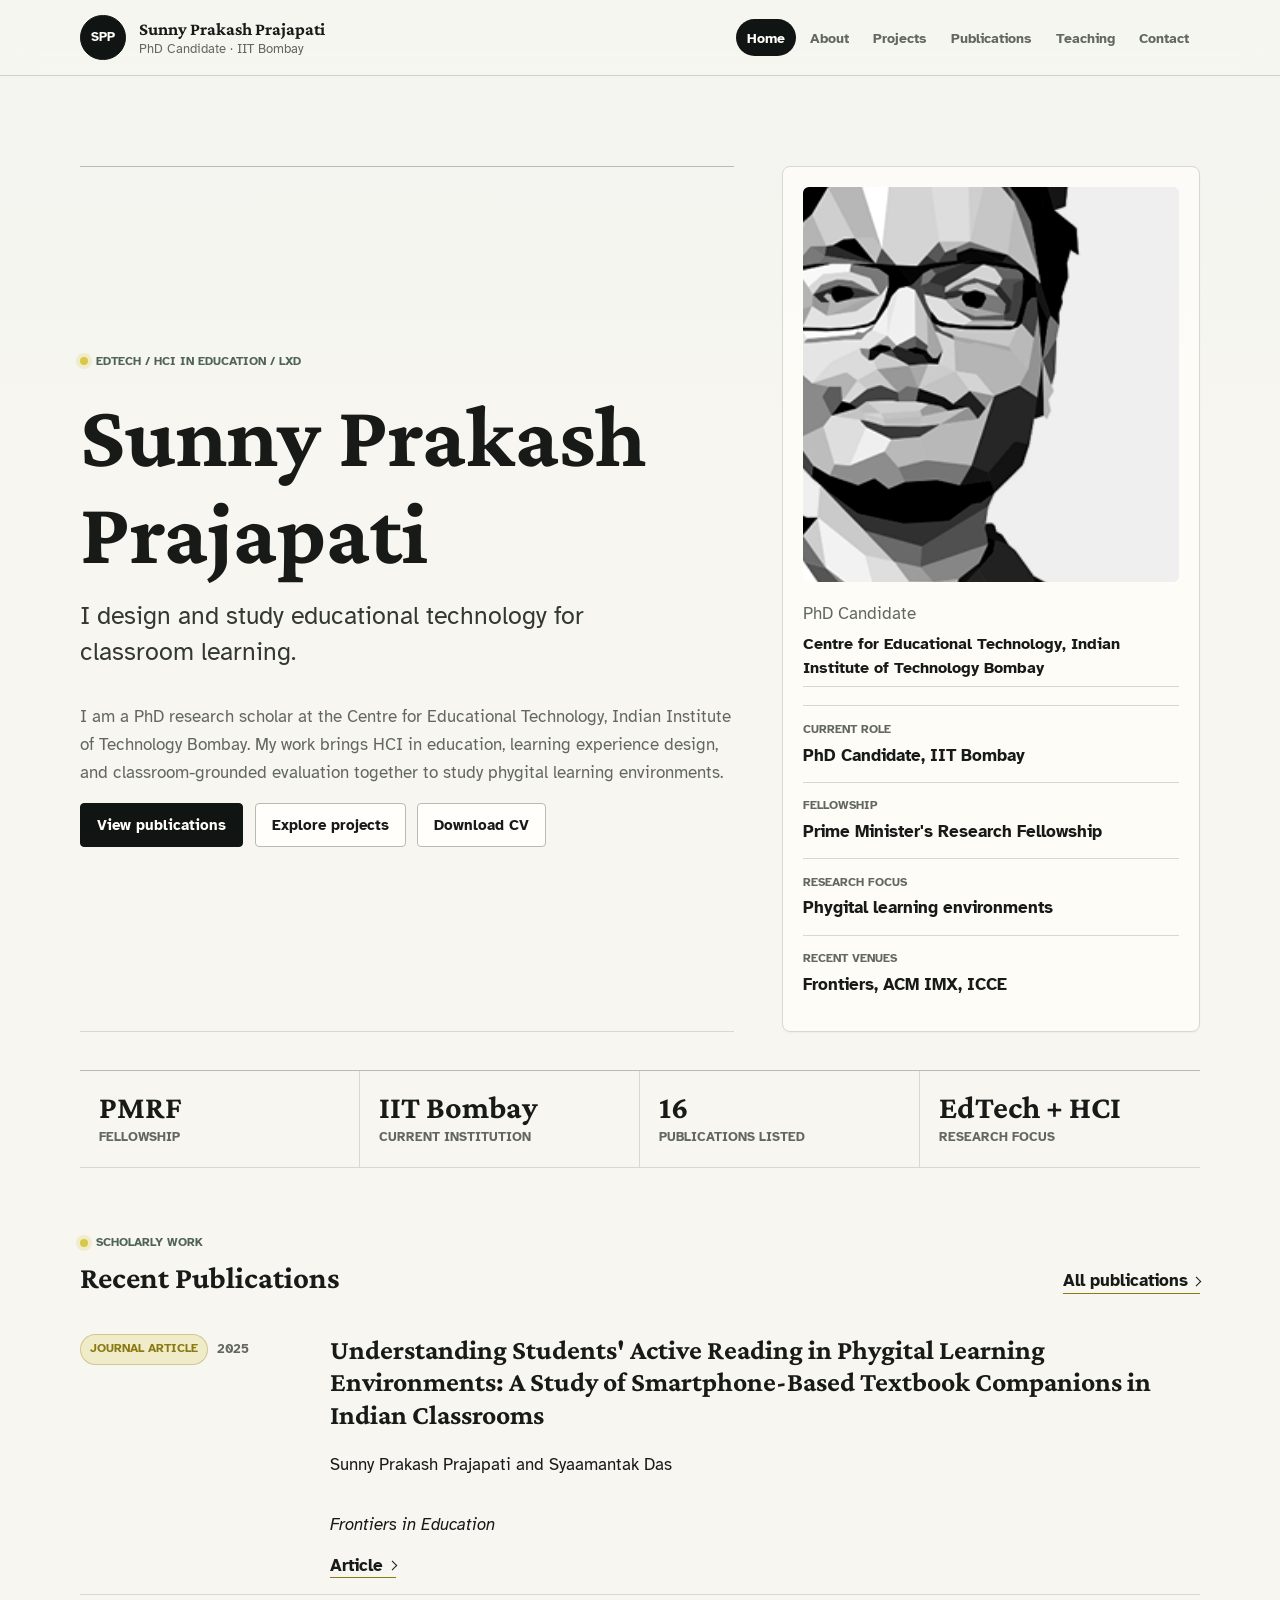
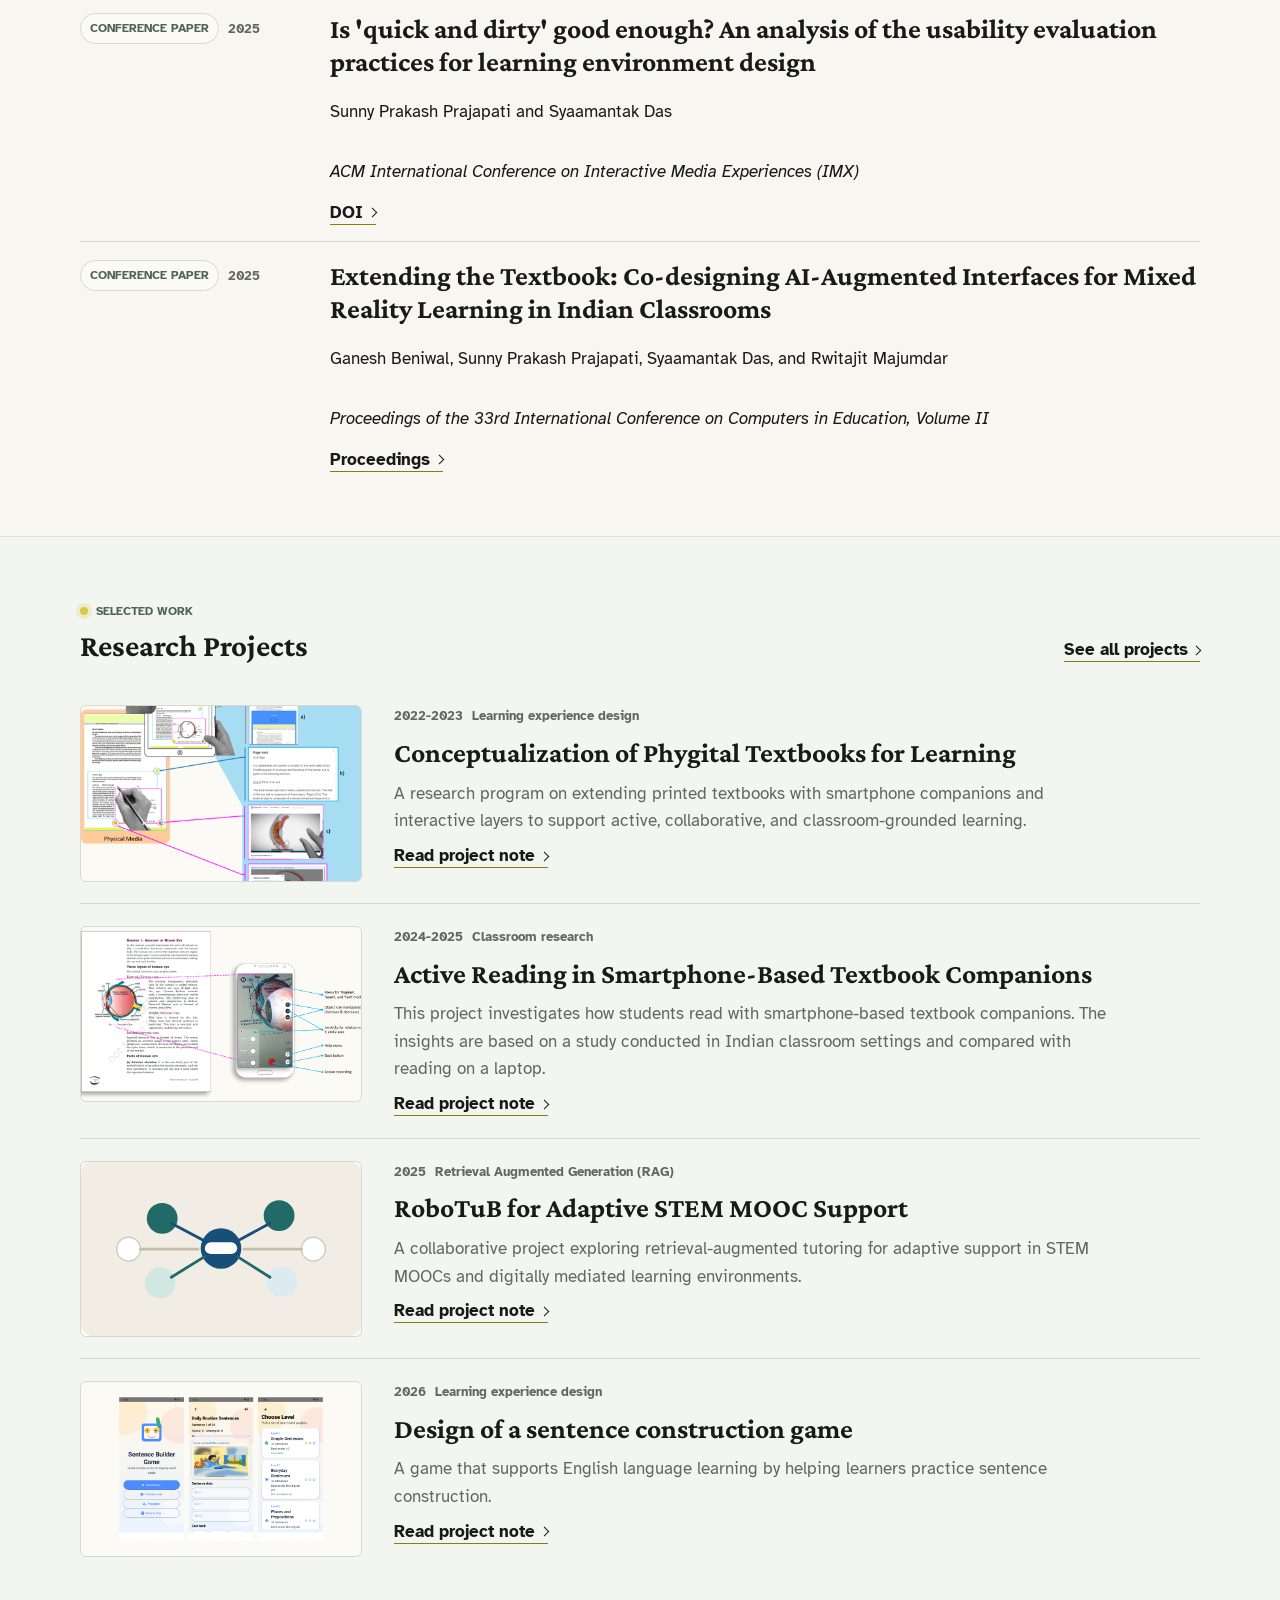
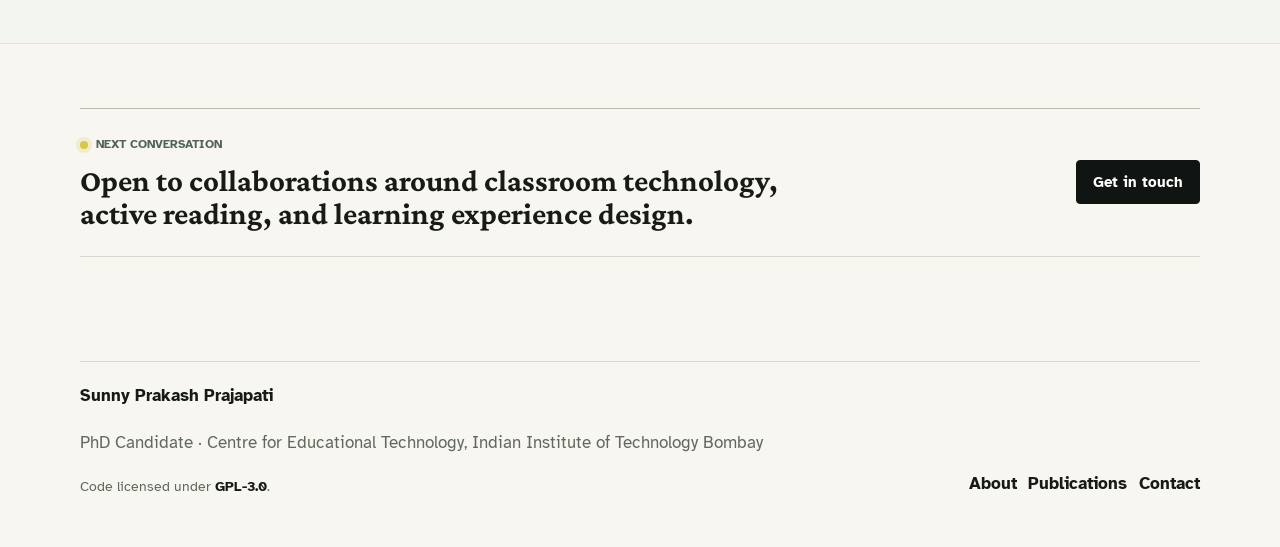
==== commit 9c834643: "codex_product_design-skill" ====
--- a/index.html
+++ b/index.html
@@ -4,7 +4,7 @@
   <meta charset="utf-8">
   <meta name="viewport" content="width=device-width, initial-scale=1">
   <meta name="description" content="Sunny Prakash Prajapati is a PhD researcher at IIT Bombay studying educational technology, HCI in education, and phygital learning environments.">
-  <meta name="theme-color" content="#f5f1ea">
+  <meta name="theme-color" content="#f7f6f0">
   <link rel="icon" href="assets/images/logo-sunny.png" type="image/png">
   <title>Home | Sunny Prakash Prajapati</title>
   <meta property="og:title" content="Sunny Prakash Prajapati — PhD Researcher, IIT Bombay">
--- a/assets/css/styles.css
+++ b/assets/css/styles.css
@@ -1,27 +1,31 @@
-@import url("https://fonts.googleapis.com/css2?family=Atkinson+Hyperlegible:wght@400;700&family=Crimson+Pro:wght@400;500;600;700&display=swap");
+@import url("https://fonts.googleapis.com/css2?family=Atkinson+Hyperlegible:wght@400;500;600;700&family=Crimson+Pro:wght@400;500;600;700&display=swap");
 
 :root {
-  --background: #f8f8f4;
-  --background-muted: #f2f2ec;
-  --background-alt: #eeeee7;
-  --surface: #ffffff;
-  --surface-alt: #fbfbf8;
-  --text: #151515;
-  --muted: #60635d;
-  --line: #ddddd3;
-  --line-strong: #c7c7bc;
-  --accent: #efe75a;
-  --accent-deep: #c8bf22;
-  --accent-soft: rgba(239, 231, 90, 0.28);
-  --shadow: 0 1px 2px rgba(21, 21, 21, 0.035);
-  --shadow-strong: 0 4px 12px rgba(21, 21, 21, 0.05);
+  --background: #f7f6f0;
+  --background-quiet: #eef2ef;
+  --surface: #fffefa;
+  --surface-subtle: #fbfaf5;
+  --text: #181a18;
+  --text-soft: #333832;
+  --muted: #62685f;
+  --line: #d7d8cf;
+  --line-strong: #b8bbaf;
+  --accent: #d8c847;
+  --accent-deep: #8a7a13;
+  --accent-soft: rgba(216, 200, 71, 0.22);
+  --sage: #4f6456;
+  --ink: #101412;
+  --shadow: 0 1px 2px rgba(16, 20, 18, 0.04);
+  --shadow-strong: 0 12px 30px rgba(16, 20, 18, 0.08);
+  --shadow-hover: 0 16px 36px rgba(16, 20, 18, 0.1);
   --radius-large: 8px;
-  --radius-medium: 8px;
-  --radius-small: 8px;
-  --max-width: 1080px;
+  --radius-medium: 6px;
+  --radius-small: 4px;
+  --max-width: 1120px;
+  --measure: 45rem;
   --font-sans: "Atkinson Hyperlegible", "Segoe UI", "Helvetica Neue", Arial, sans-serif;
   --font-display: "Crimson Pro", Georgia, "Times New Roman", serif;
-  --transition: 200ms ease;
+  --transition: 180ms ease;
 }
 
 *,
@@ -39,10 +43,13 @@
   margin: 0;
   min-width: 320px;
   font-family: var(--font-sans);
-  font-size: 1.0625rem;
+  font-size: 1.03125rem;
+  line-height: 1.68;
   color: var(--text);
-  background: var(--background);
-  line-height: 1.68;
+  background:
+    linear-gradient(180deg, rgba(238, 242, 239, 0.55) 0, rgba(247, 246, 240, 0) 28rem),
+    var(--background);
+  overflow-x: clip;
 }
 
 body.nav-open {
@@ -55,14 +62,14 @@
 }
 
 a {
-  color: var(--text);
+  color: inherit;
   text-decoration: none;
-  transition: color var(--transition), border-color var(--transition), background-color var(--transition), transform var(--transition);
+  transition: color var(--transition), border-color var(--transition), background-color var(--transition), transform var(--transition), box-shadow var(--transition);
 }
 
 a:hover,
 a:focus-visible {
-  color: var(--text);
+  color: var(--ink);
 }
 
 button,
@@ -76,7 +83,7 @@
 }
 
 :focus-visible {
-  outline: 3px solid var(--accent-deep);
+  outline: 3px solid rgba(138, 122, 19, 0.55);
   outline-offset: 3px;
 }
 
@@ -105,11 +112,12 @@
   width: auto;
   height: auto;
   margin: 1rem;
-  padding: 0.8rem 1rem;
+  padding: 0.78rem 1rem;
   clip: auto;
-  background: var(--accent);
+  border: 1px solid var(--line-strong);
+  border-radius: var(--radius-small);
+  background: var(--surface);
   color: var(--text);
-  border-radius: var(--radius-small);
   z-index: 1000;
 }
 
@@ -117,333 +125,298 @@
   position: sticky;
   top: 0;
   z-index: 50;
-  background: rgba(248, 248, 244, 0.94);
-  backdrop-filter: blur(10px);
-  border-bottom: 1px solid var(--line);
+  background: rgba(247, 246, 240, 0.92);
+  border-bottom: 1px solid rgba(184, 187, 175, 0.62);
+  backdrop-filter: blur(14px);
 }
 
 .header-inner,
 .footer-inner,
 .section-header,
-.section-header-compact,
-.contact-band {
+.editorial-callout,
+.contact-layout {
   display: flex;
   align-items: center;
   justify-content: space-between;
-  gap: 1.2rem;
+  gap: 1.4rem;
 }
 
 .header-inner {
-  min-height: 5rem;
+  min-height: 4.7rem;
 }
 
 .brand {
   display: inline-flex;
   align-items: center;
-  gap: 0.9rem;
-  color: var(--text);
-}
-
-.brand:hover,
-.brand:focus-visible {
-  color: var(--text);
-}
-
-.brand-media {
+  gap: 0.82rem;
+  min-width: 0;
+}
+
+.brand-mark {
+  display: grid;
+  place-items: center;
+  width: 2.85rem;
+  height: 2.85rem;
   flex: 0 0 auto;
-}
-
-.brand-logo,
-.brand-mark {
-  width: 3.35rem;
-  height: 3.35rem;
-  border-radius: var(--radius-small);
-  border: 1px solid var(--line);
-  background: var(--surface);
-}
-
-.brand-logo {
-  object-fit: cover;
-}
-
-.brand-mark {
-  display: grid;
-  place-items: center;
-  background: var(--text);
-  color: var(--background);
-  font-weight: 800;
-  letter-spacing: 0;
+  border: 1px solid var(--ink);
+  border-radius: 999px;
+  background: var(--ink);
+  color: var(--surface);
+  font-size: 0.84rem;
+  font-weight: 700;
 }
 
 .brand-copy {
-  display: flex;
-  flex-direction: column;
-  line-height: 1.12;
+  display: grid;
+  gap: 0.08rem;
+  line-height: 1.16;
 }
 
 .brand-name {
   font-family: var(--font-display);
-  font-size: 1.08rem;
-  font-weight: 700;
-  letter-spacing: 0;
+  font-size: 1.12rem;
+  font-weight: 700;
 }
 
 .brand-subtitle {
   color: var(--muted);
-  font-size: 0.88rem;
+  font-size: 0.84rem;
 }
 
 .site-nav {
   display: flex;
   align-items: center;
-  gap: 0.82rem;
+  gap: 0.18rem;
 }
 
 .site-nav a {
+  border-radius: 999px;
   color: var(--muted);
   font-size: 0.9rem;
-  font-weight: 500;
-  padding: 0.3rem 0.65rem;
-  border-radius: 999px;
-  transition: background-color var(--transition), color var(--transition);
+  font-weight: 600;
+  padding: 0.42rem 0.68rem;
 }
 
 .site-nav a:hover,
 .site-nav a:focus-visible {
-  background: var(--background-alt);
+  background: rgba(79, 100, 86, 0.08);
   color: var(--text);
 }
 
 .site-nav a[aria-current="page"] {
-  background: var(--accent-soft);
-  color: var(--text);
-  font-weight: 600;
+  background: var(--ink);
+  color: var(--surface);
 }
 
 .nav-toggle {
   display: none;
   flex-direction: column;
   gap: 0.28rem;
-  padding: 0.35rem;
-  background: transparent;
-  border: 0;
+  width: 2.45rem;
+  height: 2.45rem;
+  align-items: center;
+  justify-content: center;
+  border: 1px solid var(--line);
+  border-radius: 999px;
+  background: var(--surface);
 }
 
 .nav-toggle span:not(.sr-only) {
   display: block;
-  width: 1.45rem;
+  width: 1.12rem;
   height: 2px;
   border-radius: 999px;
   background: var(--text);
-}
-
-.hero {
-  padding: 3.6rem 0 1.2rem;
-}
-
-.hero-grid,
-.section-grid,
-.prose-grid,
-.contact-grid,
-.cv-grid {
-  display: grid;
-  gap: 1rem;
-}
-
-.hero-grid {
-  grid-template-columns: minmax(0, 1.25fr) minmax(300px, 0.75fr);
-  align-items: stretch;
-  gap: 1.25rem;
-}
-
-.hero-copy,
-.hero-panel,
-.card,
-.prose-card,
-.timeline-item,
-.page-hero-inner,
-.project-detail-shell,
-.resource-item {
-  position: relative;
-  overflow: hidden;
-  border: 1px solid var(--line);
-  background: var(--surface);
-  border-radius: var(--radius-large);
-  box-shadow: var(--shadow);
-}
-
-.hero-copy,
-.hero-panel,
-.card,
-.page-hero-inner {
-  padding: 1.45rem;
-}
-
-.hero-copy {
-  display: grid;
-  align-content: start;
-  gap: 0.4rem;
-}
-
-.hero-panel {
-  display: flex;
-  flex-direction: column;
-  justify-content: space-between;
-  gap: 1.1rem;
-  background: var(--surface-alt);
 }
 
 h1,
 h2,
 h3,
 h4 {
-  margin: 0 0 0.7rem;
+  margin: 0;
   font-family: var(--font-display);
   font-weight: 700;
   line-height: 1.08;
-  letter-spacing: 0;
-}
-
-.hero h1 {
-  max-width: 12ch;
-  font-size: clamp(3rem, 6vw, 4.8rem);
+}
+
+h1 {
+  font-size: clamp(3.2rem, 7vw, 5.9rem);
 }
 
 h2 {
-  font-size: clamp(1.45rem, 2.6vw, 2rem);
+  font-size: clamp(1.55rem, 2.4vw, 2.25rem);
 }
 
 h3 {
-  font-size: 1.12rem;
-}
-
-h4 {
-  font-size: 0.97rem;
-  letter-spacing: 0;
+  font-size: 1.22rem;
 }
 
 p {
-  margin: 0 0 1rem;
-}
-
-.hero-tagline,
-.hero-summary,
-.section-intro p,
-.prose-card p {
-  max-width: 42rem;
-  color: var(--muted);
-}
-
-.hero-tagline {
-  max-width: 32rem;
-  font-size: clamp(1.06rem, 1.8vw, 1.3rem);
-  color: var(--text);
-  font-weight: 600;
+  margin: 0;
+}
+
+p + p {
+  margin-top: 1rem;
+}
+
+.lead {
+  color: var(--text-soft);
+  font-size: clamp(1.08rem, 1.8vw, 1.22rem);
+  line-height: 1.65;
 }
 
 .eyebrow {
   display: inline-flex;
   align-items: center;
-  gap: 0.45rem;
-  margin-bottom: 0.85rem;
-  color: var(--muted);
+  flex-wrap: wrap;
+  gap: 0.5rem;
+  max-width: 100%;
+  color: var(--sage);
   font-size: 0.76rem;
-  font-weight: 600;
-  letter-spacing: 0;
+  font-weight: 700;
   text-transform: uppercase;
 }
 
 .eyebrow::before {
   content: "";
-  width: 0.68rem;
-  height: 0.68rem;
+  width: 0.48rem;
+  height: 0.48rem;
   border-radius: 999px;
   background: var(--accent);
-  border: 1px solid rgba(23, 23, 23, 0.14);
+  box-shadow: 0 0 0 4px var(--accent-soft);
+}
+
+.hero {
+  padding: clamp(3.2rem, 7vw, 5.8rem) 0 1.2rem;
+}
+
+.hero-grid {
+  display: grid;
+  grid-template-columns: minmax(0, 1.22fr) minmax(300px, 0.78fr);
+  gap: clamp(1.5rem, 4vw, 3rem);
+  align-items: stretch;
+}
+
+.hero-copy {
+  display: grid;
+  align-content: center;
+  gap: 1.05rem;
+  min-height: 32rem;
+  border-top: 1px solid var(--line-strong);
+  border-bottom: 1px solid var(--line);
+  padding: 2rem 0;
+}
+
+.hero-copy h1 {
+  max-width: 11ch;
+}
+
+.hero-tagline {
+  max-width: 35rem;
+  color: var(--text-soft);
+  font-size: clamp(1.24rem, 2vw, 1.55rem);
+  line-height: 1.45;
+}
+
+.hero-summary {
+  max-width: var(--measure);
+  color: var(--muted);
+}
+
+.hero-panel {
+  display: grid;
+  align-content: start;
+  gap: 1.15rem;
+  border: 1px solid var(--line);
+  border-radius: var(--radius-large);
+  background: rgba(255, 254, 250, 0.76);
+  padding: 1.25rem;
+  box-shadow: var(--shadow);
+}
+
+.portrait-frame {
+  overflow: hidden;
+  border-radius: var(--radius-medium);
+  background: var(--background-quiet);
+  aspect-ratio: 1 / 1.05;
+}
+
+.profile-photo {
+  width: 100%;
+  height: 100%;
+  object-fit: cover;
+  object-position: 8% 70%;
+  filter: grayscale(1) contrast(1.04);
+  transform: scale(1.62);
+  transform-origin: 22% 60%;
+}
+
+.hero-panel-copy {
+  display: grid;
+  gap: 0.32rem;
+  padding-bottom: 0.35rem;
+  border-bottom: 1px solid var(--line);
+}
+
+.hero-panel-copy h2 {
+  font-family: var(--font-sans);
+  font-size: 1rem;
+  font-weight: 600;
+  line-height: 1.48;
 }
 
 .panel-kicker,
 .panel-affiliation,
 .publication-authors,
 .publication-venue,
+.publication-year,
 .timeline-institution,
 .results-note,
 .empty-state,
-.form-note,
-.footer-license {
-  color: var(--muted);
-}
-
-.detail-list,
-.bullet-list {
-  margin: 0;
-  padding: 0;
-  list-style: none;
-}
-
-.detail-list li {
-  display: grid;
-  gap: 0.18rem;
-  padding: 0.85rem 0;
-  border-top: 1px solid var(--line);
-}
-
-.detail-list li:first-child {
-  border-top: 0;
-  padding-top: 0;
-}
-
-.detail-list span {
-  color: var(--muted);
-  font-size: 0.8rem;
-  font-weight: 500;
-}
-
-.detail-list strong {
-  font-size: 0.98rem;
-  font-weight: 600;
-}
-
-.hero-contact-links,
+.footer-license,
+.resource-value {
+  color: var(--muted);
+}
+
 .button-row,
 .link-row,
 .tag-list,
-.footer-links {
+.footer-links,
+.page-actions {
   display: flex;
   flex-wrap: wrap;
-  gap: 0.75rem;
   align-items: center;
-}
-
-.hero-contact-links {
-  font-size: 0.93rem;
+  gap: 0.72rem;
 }
 
 .button {
   display: inline-flex;
+  min-height: 2.75rem;
   align-items: center;
   justify-content: center;
-  min-height: 2.9rem;
-  padding: 0.78rem 1.1rem;
   border: 1px solid var(--line-strong);
   border-radius: var(--radius-small);
-  font-weight: 500;
+  padding: 0.72rem 1rem;
+  font-size: 0.94rem;
+  font-weight: 700;
+  line-height: 1.2;
 }
 
 .button:hover,
 .button:focus-visible {
   transform: translateY(-1px);
+  box-shadow: var(--shadow);
 }
 
 .button-primary {
-  background: var(--text);
-  color: var(--background);
-  border-color: var(--text);
+  border-color: var(--ink);
+  background: var(--ink);
+  color: var(--surface);
 }
 
 .button-primary:hover,
 .button-primary:focus-visible {
-  color: var(--background);
+  color: var(--surface);
 }
 
 .button-secondary {
@@ -451,31 +424,29 @@
   color: var(--text);
 }
 
-.button-tertiary {
-  background: transparent;
-  border-color: transparent;
-  color: var(--muted);
-  padding-inline: 0;
-}
-
-.text-link {
+.text-link,
+.inline-link {
   display: inline-flex;
+  width: fit-content;
   align-items: center;
-  gap: 0.38rem;
-  font-weight: 500;
+  gap: 0.36rem;
   border-bottom: 1px solid var(--accent-deep);
-}
-
-.inline-link {
-  display: inline;
-  font-weight: 600;
-  border-bottom: 1px solid var(--accent-deep);
+  color: var(--text);
+  font-weight: 700;
+  line-height: 1.35;
+}
+
+.text-link:hover,
+.inline-link:hover,
+.text-link:focus-visible,
+.inline-link:focus-visible {
+  border-color: var(--ink);
 }
 
 .text-link::after {
   content: "";
-  width: 0.46rem;
-  height: 0.46rem;
+  width: 0.42rem;
+  height: 0.42rem;
   border-top: 1.5px solid currentColor;
   border-right: 1.5px solid currentColor;
   transform: rotate(45deg);
@@ -484,334 +455,266 @@
 .tag {
   display: inline-flex;
   align-items: center;
-  padding: 0.42rem 0.72rem;
+  border: 1px solid rgba(79, 100, 86, 0.24);
+  border-radius: 999px;
+  background: rgba(79, 100, 86, 0.06);
+  color: var(--text-soft);
+  font-size: 0.82rem;
+  font-weight: 600;
+  padding: 0.35rem 0.62rem;
+}
+
+.publication-category {
+  display: inline-flex;
+  width: fit-content;
+  align-items: center;
   border: 1px solid var(--line);
   border-radius: 999px;
-  background: var(--surface-alt);
+  background: var(--surface-subtle);
+  color: var(--sage);
+  font-size: 0.74rem;
+  font-weight: 800;
+  padding: 0.28rem 0.56rem;
+  text-transform: uppercase;
+}
+
+.publication-category.is-journal {
+  border-color: rgba(138, 122, 19, 0.32);
+  background: var(--accent-soft);
+  color: var(--accent-deep);
+}
+
+.publication-category.is-workshop,
+.publication-category.is-poster {
+  color: #5f536c;
+}
+
+.fact-list {
+  display: grid;
+  gap: 0;
+  margin: 0;
+}
+
+.fact-list div {
+  display: grid;
+  gap: 0.15rem;
+  border-top: 1px solid var(--line);
+  padding: 0.78rem 0;
+}
+
+.fact-list dt {
+  color: var(--muted);
+  font-size: 0.76rem;
+  font-weight: 700;
+  text-transform: uppercase;
+}
+
+.fact-list dd {
+  margin: 0;
   color: var(--text);
-  font-size: 0.86rem;
-  font-weight: 500;
+  font-weight: 700;
+}
+
+.credibility-strip {
+  padding: 1.2rem 0 0;
+}
+
+.credibility-grid,
+.publication-summary-grid {
+  display: grid;
+  grid-template-columns: repeat(4, minmax(0, 1fr));
+  border-top: 1px solid var(--line-strong);
+  border-bottom: 1px solid var(--line);
+}
+
+.publication-summary-grid {
+  grid-template-columns: repeat(3, minmax(0, 1fr));
+}
+
+.stat-item {
+  display: grid;
+  gap: 0.22rem;
+  min-height: 6rem;
+  align-content: center;
+  border-right: 1px solid var(--line);
+  padding: 1.1rem 1.2rem;
+}
+
+.stat-item:last-child {
+  border-right: 0;
+}
+
+.stat-item strong {
+  font-family: var(--font-display);
+  font-size: clamp(1.35rem, 2.5vw, 2rem);
+  line-height: 1;
+}
+
+.stat-item span {
+  color: var(--muted);
+  font-size: 0.82rem;
+  font-weight: 700;
+  text-transform: uppercase;
 }
 
 .page-section {
-  padding: 1.25rem 0 2.5rem;
+  padding: clamp(2.4rem, 5vw, 4.3rem) 0;
 }
 
 .page-section-compact {
-  padding-top: 0.7rem;
-}
-
-body:not([data-page="home"]) [data-page-root] > .page-section:first-child {
-  padding-top: 1.2rem;
+  padding-top: 1rem;
+}
+
+.section-quiet {
+  background: rgba(238, 242, 239, 0.46);
+  border-top: 1px solid rgba(215, 216, 207, 0.7);
+  border-bottom: 1px solid rgba(215, 216, 207, 0.7);
+}
+
+.section-header {
+  align-items: flex-end;
+  margin-bottom: 1.35rem;
+}
+
+.section-header > div {
+  display: grid;
+  gap: 0.48rem;
+}
+
+.section-header h2 {
+  max-width: 38rem;
 }
 
 .page-hero {
-  padding: 2.6rem 0 0.8rem;
+  padding: clamp(3rem, 6vw, 5rem) 0 1.2rem;
 }
 
 .page-hero-inner {
-  max-width: none;
+  display: grid;
+  gap: 0.7rem;
+  max-width: 52rem;
+  border-bottom: 1px solid var(--line);
+  padding-bottom: 1.6rem;
+}
+
+.hero-copy,
+.page-hero-inner,
+.publication-item,
+.project-body,
+.project-detail-copy,
+.prose-panel {
+  min-width: 0;
 }
 
 .page-hero h1 {
-  margin: 0 0 0.75rem;
-  font-size: clamp(2.25rem, 5vw, 4rem);
-  line-height: 1;
-  letter-spacing: 0;
+  font-size: clamp(2.7rem, 6vw, 4.8rem);
 }
 
 .page-hero p:not(.eyebrow) {
-  max-width: 42rem;
-  margin-bottom: 0;
-  color: var(--muted);
-  font-size: 1.03rem;
+  max-width: var(--measure);
+  color: var(--muted);
+  font-size: 1.08rem;
 }
 
 .page-actions {
+  margin-top: 0.45rem;
+}
+
+.citation-list,
+.publication-list,
+.project-list,
+.theme-list,
+.resource-list,
+.compact-list,
+.contact-list,
+.timeline,
+.timeline-list,
+.sidebar-stack {
+  display: grid;
+  gap: 1rem;
+}
+
+.citation-item,
+.publication-item,
+.project-row,
+.theme-item,
+.resource-item,
+.prose-panel,
+.side-panel,
+.editorial-callout,
+.timeline-item,
+.contact-item {
+  border-top: 1px solid var(--line);
+  padding-top: 1.15rem;
+}
+
+.citation-item {
+  display: grid;
+  grid-template-columns: minmax(11rem, 0.26fr) minmax(0, 1fr);
+  gap: 1rem 1.5rem;
+}
+
+.citation-item h3,
+.publication-item h2,
+.project-row h3 {
+  font-family: var(--font-display);
+  font-size: clamp(1.28rem, 2.2vw, 1.72rem);
+  line-height: 1.18;
+}
+
+.citation-item h3,
+.publication-item h2 {
+  margin-bottom: 0.25rem;
+}
+
+.citation-item > h3,
+.citation-item > p,
+.citation-item > a {
+  grid-column: 2;
+}
+
+.citation-meta,
+.publication-item-head,
+.project-meta {
   display: flex;
   flex-wrap: wrap;
-  gap: 0.75rem;
-  margin-top: 1.2rem;
-}
-
-.section-tinted {
-  background: transparent;
-}
-
-.section-grid {
-  grid-template-columns: minmax(0, 0.9fr) minmax(0, 1.1fr);
+  gap: 0.55rem;
+  align-items: center;
+  color: var(--muted);
+  font-size: 0.82rem;
+  font-weight: 700;
+}
+
+.citation-meta {
+  grid-row: 1 / span 4;
+  align-content: start;
+}
+
+.publication-layout {
+  display: grid;
+  grid-template-columns: minmax(14rem, 0.31fr) minmax(0, 1fr);
+  gap: clamp(1.5rem, 4vw, 3rem);
   align-items: start;
-  gap: 1.25rem;
-}
-
-.section-grid-home {
-  grid-template-columns: minmax(0, 0.96fr) minmax(0, 1.04fr);
-}
-
-.section-intro {
-  align-self: stretch;
-}
-
-.key-points,
-.stack-list,
-.timeline,
-.prose-sidebar,
-.project-body,
-.project-subsection,
-.contact-list,
-.contact-form {
-  display: grid;
-  gap: 0.9rem;
-}
-
-.project-body {
-  flex: 1;
-}
-
-.section-header,
-.section-header-compact {
-  align-items: end;
-  margin-bottom: 1.1rem;
-}
-
-.section-header-compact {
-  margin-bottom: 0.9rem;
-}
-
-.card-grid,
-.card-grid-projects,
-.teaching-grid {
-  display: grid;
-  gap: 1rem;
-  grid-template-columns: repeat(3, minmax(0, 1fr));
-}
-
-.card-grid-projects {
-  grid-template-columns: repeat(2, minmax(0, 1fr));
-}
-
-.teaching-section-card {
-  display: grid;
+}
+
+.publications-toolbar {
+  position: sticky;
+  top: 6rem;
   align-content: start;
-  gap: 1rem;
-}
-
-.teaching-list {
-  display: grid;
-  gap: 0;
-}
-
-.teaching-item {
-  padding: 1rem 0;
   border-top: 1px solid var(--line);
-}
-
-.teaching-item:first-child {
-  padding-top: 0;
-  border-top: 0;
-}
-
-.teaching-item:last-child {
-  padding-bottom: 0;
-}
-
-.teaching-item h3,
-.teaching-item p {
-  margin-bottom: 0;
-}
-
-.card,
-.subtle-card,
-.publication-card,
-.project-card,
-.resource-item,
-.timeline-item {
-  transition: transform var(--transition), box-shadow var(--transition), border-color var(--transition), background-color var(--transition);
-}
-
-.card:hover,
-.card:focus-within,
-.resource-item.is-linked:hover,
-.resource-item.is-linked:focus-visible,
-.timeline-item:hover {
-  transform: translateY(-1px);
-  box-shadow: var(--shadow-strong);
-  border-color: var(--line-strong);
-}
-
-.publication-card,
-.project-card,
-.prose-card {
-  padding: 1.35rem;
-}
-
-.publication-card {
-  background: var(--surface);
-}
-
-.subtle-card {
-  background: var(--surface);
-}
-
-.project-card {
-  display: flex;
-  flex-direction: column;
-  gap: 0.9rem;
-}
-
-.project-card-clickable {
-  cursor: pointer;
-}
-
-.project-card-clickable:focus-visible {
-  outline: 3px solid rgba(239, 231, 90, 0.78);
-  outline-offset: 4px;
-}
-
-.project-image {
-  overflow: hidden;
-  border: 1px solid var(--line);
-  border-radius: var(--radius-medium);
-  background: var(--surface-alt);
-  aspect-ratio: 16 / 10;
-}
-
-.project-image img {
-  width: 100%;
-  height: 100%;
-  object-fit: cover;
-}
-
-.project-subsection h4 {
-  margin-bottom: 0;
-}
-
-.project-card-link {
-  width: fit-content;
-  margin-top: auto;
-}
-
-.project-detail {
-  display: grid;
-  gap: 1rem;
-}
-
-.project-back-link {
-  justify-self: end;
-  width: fit-content;
-}
-
-.project-detail-shell {
-  display: grid;
-  gap: 1.35rem;
-  padding: 1.35rem;
-}
-
-.project-detail-hero {
-  display: grid;
-  grid-template-columns: minmax(0, 0.9fr) minmax(0, 1.1fr);
-  gap: 1.25rem;
-  align-items: start;
-}
-
-.project-detail-image {
-  overflow: hidden;
-  border: 1px solid var(--line);
-  border-radius: var(--radius-medium);
-  background: var(--surface-alt);
-}
-
-.project-detail-image img,
-.project-gallery-item img {
-  width: 100%;
-  height: 100%;
-  object-fit: cover;
-}
-
-.project-detail-copy,
-.project-detail-section {
-  display: grid;
-  gap: 0.85rem;
-}
-
-.project-detail-copy h1 {
-  margin-bottom: 0;
-  font-size: clamp(2rem, 4vw, 3rem);
-  line-height: 1.05;
-  letter-spacing: 0;
-}
-
-.project-detail-copy p,
-.project-detail-section p {
-  margin-bottom: 0;
-  color: var(--muted);
-}
-
-.project-citation {
-  font-size: 0.9rem;
-}
-
-.project-gallery {
-  display: grid;
-  gap: 1rem;
-  grid-template-columns: repeat(2, minmax(0, 1fr));
-}
-
-.project-gallery-item {
-  display: grid;
-  gap: 0.55rem;
-  margin: 0;
-}
-
-.project-gallery-item img {
-  overflow: hidden;
-  aspect-ratio: auto;
-  border: 1px solid var(--line);
-  border-radius: var(--radius-medium);
-  background: var(--surface-alt);
-}
-
-.project-gallery-item figcaption {
-  color: var(--muted);
-  font-size: 0.9rem;
-}
-
-.prose-grid {
-  grid-template-columns: minmax(0, 1.28fr) minmax(280px, 0.82fr);
-  align-items: start;
-}
-
-.prose-card {
-  border: 1px solid var(--line);
-  background: var(--surface);
-  box-shadow: var(--shadow);
-}
-
-.timeline-item {
-  display: grid;
-  grid-template-columns: 10rem minmax(0, 1fr);
-  gap: 1rem;
-  padding: 1.25rem 1.35rem;
-}
-
-.timeline-period {
-  display: inline-flex;
-  align-items: center;
-  justify-content: center;
-  height: fit-content;
-  padding: 0.42rem 0.72rem;
-  border-radius: 999px;
-  background: var(--surface-alt);
-  color: var(--text);
-  border: 1px solid var(--line);
-  font-size: 0.84rem;
-  font-weight: 500;
-}
-
-.publications-toolbar {
-  display: grid;
-  gap: 0.95rem;
-  margin-bottom: 1rem;
+  padding-top: 1rem;
+}
+
+.search-field {
+  display: grid;
+  gap: 0.42rem;
+}
+
+.search-field span {
+  color: var(--muted);
+  font-size: 0.82rem;
+  font-weight: 700;
+  text-transform: uppercase;
 }
 
 .search-field input,
@@ -821,14 +724,14 @@
   border: 1px solid var(--line);
   border-radius: var(--radius-small);
   background: var(--surface);
-  padding: 0.9rem 1rem;
   color: var(--text);
+  padding: 0.82rem 0.9rem;
 }
 
 .search-field input:focus,
 .contact-form input:focus,
 .contact-form textarea:focus {
-  outline: 3px solid rgba(239, 231, 90, 0.35);
+  outline: 3px solid rgba(216, 200, 71, 0.28);
   outline-offset: 0;
   border-color: var(--line-strong);
 }
@@ -836,155 +739,353 @@
 .filter-group {
   display: flex;
   flex-wrap: wrap;
-  gap: 0.6rem;
+  gap: 0.5rem;
 }
 
 .filter-chip {
   border: 1px solid var(--line);
+  border-radius: 999px;
   background: var(--surface);
+  color: var(--text-soft);
+  font-size: 0.86rem;
+  font-weight: 700;
+  padding: 0.58rem 0.78rem;
+}
+
+.filter-chip:hover,
+.filter-chip:focus-visible,
+.filter-chip.is-active {
+  border-color: var(--ink);
+  background: var(--ink);
+  color: var(--surface);
+}
+
+.publication-item {
+  display: grid;
+  gap: 0.62rem;
+}
+
+.publication-abstract {
+  color: var(--muted);
+}
+
+.publication-abstract summary {
+  width: fit-content;
   color: var(--text);
-  border-radius: 999px;
-  padding: 0.7rem 0.95rem;
-  font-weight: 500;
-}
-
-.filter-chip.is-active,
-.filter-chip:hover,
-.filter-chip:focus-visible {
-  background: var(--accent-soft);
-  border-color: rgba(23, 23, 23, 0.18);
-  color: var(--text);
-}
-
-.single-card-container {
-  max-width: 52rem;
-}
-
-.cv-card,
-.contact-card {
+  cursor: pointer;
+  font-weight: 700;
+}
+
+.publication-abstract p {
+  margin-top: 0.55rem;
+  max-width: var(--measure);
+}
+
+.project-list {
+  gap: 0;
+}
+
+.project-row {
+  display: grid;
+  grid-template-columns: minmax(13rem, 0.35fr) minmax(0, 1fr);
+  gap: clamp(1rem, 3vw, 2rem);
+  padding: 1.35rem 0;
+}
+
+.project-row:first-child,
+.timeline-item:first-child,
+.citation-item:first-child,
+.publication-item:first-child,
+.theme-item:first-child,
+.resource-item:first-child,
+.contact-item:first-child {
+  border-top: 0;
+}
+
+.project-image {
+  overflow: hidden;
+  align-self: start;
+  border: 1px solid var(--line);
+  border-radius: var(--radius-medium);
+  background: var(--surface-subtle);
+  aspect-ratio: 16 / 10;
+}
+
+.project-image img {
+  width: 100%;
+  height: 100%;
+  object-fit: cover;
+  transition: transform var(--transition);
+}
+
+.project-image:hover img,
+.project-image:focus-visible img {
+  transform: scale(1.025);
+}
+
+.project-body {
+  display: grid;
+  align-content: start;
+  gap: 0.62rem;
+}
+
+.project-body p {
+  max-width: var(--measure);
+  color: var(--muted);
+}
+
+.project-detail {
   display: grid;
   gap: 1rem;
 }
 
-.resources-grid {
-  display: grid;
+.project-back-link {
+  justify-self: end;
+}
+
+.project-detail-shell {
+  display: grid;
+  gap: clamp(1.5rem, 4vw, 2.4rem);
+}
+
+.project-detail-hero {
+  display: grid;
+  grid-template-columns: minmax(18rem, 0.44fr) minmax(0, 1fr);
+  gap: clamp(1.25rem, 4vw, 2.6rem);
+  border-top: 1px solid var(--line);
+  padding-top: 1.25rem;
+}
+
+.project-detail-image {
+  overflow: hidden;
+  border: 1px solid var(--line);
+  border-radius: var(--radius-medium);
+  background: var(--surface-subtle);
+}
+
+.project-detail-image img {
+  width: 100%;
+  height: auto;
+  object-fit: contain;
+}
+
+.project-gallery-item img {
+  width: 100%;
+  height: auto;
+  object-fit: contain;
+}
+
+.project-detail-copy,
+.project-detail-section {
+  display: grid;
+  gap: 0.85rem;
+}
+
+.project-detail-copy h1 {
+  font-size: clamp(2.3rem, 5vw, 4.1rem);
+}
+
+.project-detail-copy p,
+.project-detail-section p,
+.project-citation {
+  color: var(--muted);
+}
+
+.project-gallery {
+  display: grid;
+  grid-template-columns: repeat(2, minmax(0, 1fr));
   gap: 1rem;
-  grid-template-columns: repeat(3, minmax(0, 1fr));
-}
-
-.resource-item,
-.resources-empty {
-  min-height: 100%;
-}
-
-.resource-item {
+}
+
+.project-gallery-item {
+  display: grid;
+  gap: 0.55rem;
+  margin: 0;
+}
+
+.project-gallery-item img {
+  border: 1px solid var(--line);
+  border-radius: var(--radius-medium);
+  background: var(--surface-subtle);
+}
+
+.project-gallery-item figcaption {
+  color: var(--muted);
+  font-size: 0.9rem;
+}
+
+.prose-grid {
+  display: grid;
+  grid-template-columns: minmax(0, 1fr) minmax(17rem, 0.38fr);
+  gap: clamp(1.5rem, 4vw, 3rem);
+  align-items: start;
+}
+
+.prose-panel {
+  display: grid;
+  gap: 1rem;
+  max-width: var(--measure);
+}
+
+.prose-panel h2 {
+  margin-top: 0.8rem;
+}
+
+.prose-panel p,
+.side-panel p,
+.theme-item p,
+.resource-item p {
+  color: var(--muted);
+}
+
+.side-panel {
+  display: grid;
+  gap: 0.75rem;
+}
+
+.side-panel h2 {
+  font-family: var(--font-sans);
+  font-size: 0.98rem;
+  text-transform: uppercase;
+}
+
+.compact-list {
+  gap: 0.75rem;
+}
+
+.compact-item {
+  display: grid;
+  gap: 0.2rem;
+}
+
+.compact-item h3 {
+  font-family: var(--font-sans);
+  font-size: 0.98rem;
+}
+
+.compact-item p {
+  color: var(--muted);
+  font-size: 0.92rem;
+}
+
+.theme-list {
+  grid-template-columns: repeat(2, minmax(0, 1fr));
+  gap: 0 2rem;
+}
+
+.theme-item {
+  display: grid;
+  gap: 0.55rem;
+  padding: 1.25rem 0;
+}
+
+.timeline {
+  gap: 1.5rem;
+}
+
+.timeline-group {
+  display: grid;
+  grid-template-columns: minmax(12rem, 0.28fr) minmax(0, 1fr);
+  gap: clamp(1rem, 3vw, 2rem);
+  border-top: 1px solid var(--line);
+  padding-top: 1.4rem;
+}
+
+.timeline-heading {
   display: grid;
   align-content: start;
-  gap: 0.75rem;
-  padding: 1.35rem;
-}
-
-.resource-item h3 {
-  margin-bottom: 0;
-}
-
-.resource-item p {
-  margin-bottom: 0;
-  color: var(--muted);
-}
-
-.resource-action {
-  display: inline-flex;
-  align-items: center;
-  gap: 0.38rem;
-  width: fit-content;
-  margin-top: auto;
-  font-weight: 600;
-  border-bottom: 1px solid var(--accent-deep);
-}
-
-.resources-empty {
-  max-width: 44rem;
+  gap: 0.45rem;
+}
+
+.timeline-item {
+  display: grid;
+  grid-template-columns: 9rem minmax(0, 1fr);
+  gap: 1.2rem;
+  padding: 1rem 0 0;
+}
+
+.timeline-period {
+  color: var(--sage);
+  font-size: 0.85rem;
+  font-weight: 800;
+}
+
+.timeline-item > div:last-child {
+  display: grid;
+  gap: 0.3rem;
+}
+
+.timeline-item p {
+  color: var(--muted);
+}
+
+.contact-layout {
+  align-items: flex-start;
+}
+
+.contact-layout .prose-panel {
+  flex: 1 1 24rem;
+}
+
+.contact-list {
+  flex: 0 1 30rem;
+  width: 100%;
+  gap: 0;
 }
 
 .contact-item {
   display: flex;
   flex-wrap: wrap;
-  gap: 0.4rem 1rem;
-  align-items: baseline;
+  gap: 0.45rem 1rem;
   justify-content: space-between;
-  padding: 0.95rem 0;
-  border-top: 1px solid var(--line);
-  color: var(--text);
-}
-
-.contact-item:first-child {
-  border-top: 0;
-  padding-top: 0;
+  padding: 1rem 0;
 }
 
 .contact-item span {
   color: var(--muted);
   font-size: 0.84rem;
-}
-
-.contact-form label {
-  display: grid;
-  gap: 0.45rem;
-}
-
-.contact-band {
-  padding: 1.35rem;
-}
-
-.home-contact-band {
-  align-items: center;
-}
-
-.home-contact-band h2 {
+  font-weight: 700;
+  text-transform: uppercase;
+}
+
+.resource-list {
+  max-width: 56rem;
+}
+
+.resource-item {
+  display: grid;
+  gap: 0.5rem;
+}
+
+.resource-item h2 {
+  font-size: clamp(1.35rem, 2.2vw, 1.8rem);
+}
+
+.single-column {
+  max-width: 52rem;
+}
+
+.editorial-callout {
+  border-top: 1px solid var(--line-strong);
+  border-bottom: 1px solid var(--line);
+  padding: 1.6rem 0;
+}
+
+.editorial-callout > div {
+  display: grid;
+  gap: 0.55rem;
+}
+
+.editorial-callout h2 {
   max-width: 44rem;
-  margin-bottom: 0;
-}
-
-.credibility-strip {
-  padding: 0.15rem 0 1.2rem;
-}
-
-.credibility-grid {
-  display: grid;
-  gap: 1rem;
-  grid-template-columns: repeat(2, minmax(0, 1fr));
-}
-
-.credibility-item {
-  display: grid;
-  gap: 0.25rem;
-  padding: 1.15rem 1.25rem;
-  border: 1px solid var(--line);
-  border-radius: var(--radius-large);
-  background: var(--surface);
-  box-shadow: var(--shadow);
-}
-
-.credibility-item span {
-  color: var(--muted);
-  font-size: 0.78rem;
-  font-weight: 700;
-  letter-spacing: 0;
-  text-transform: uppercase;
-}
-
-.credibility-item strong {
-  font-size: 1.35rem;
-  font-family: var(--font-display);
-  font-weight: 700;
-  line-height: 1.1;
-  letter-spacing: 0;
 }
 
 .bullet-list {
   display: grid;
-  gap: 0.72rem;
+  gap: 0.65rem;
+  margin: 0;
+  padding: 0;
+  list-style: none;
 }
 
 .bullet-list li {
@@ -996,194 +1097,75 @@
   content: "";
   position: absolute;
   left: 0;
-  top: 0.68rem;
-  width: 0.42rem;
-  height: 0.42rem;
+  top: 0.72rem;
+  width: 0.38rem;
+  height: 0.38rem;
   border-radius: 999px;
   background: var(--accent-deep);
 }
 
 .site-footer {
-  padding: 2.3rem 0 2.8rem;
+  padding: 2.5rem 0 3rem;
 }
 
 .footer-inner {
-  align-items: end;
-  padding-top: 1.15rem;
+  align-items: flex-end;
   border-top: 1px solid var(--line);
+  padding-top: 1.25rem;
   color: var(--muted);
 }
 
 .footer-copy {
   display: grid;
   gap: 0.2rem;
-  max-width: 42rem;
+  max-width: 44rem;
 }
 
 .footer-title {
-  margin-bottom: 0.15rem;
   color: var(--text);
-  font-weight: 600;
+  font-weight: 700;
 }
 
 .footer-license {
-  font-size: 0.85rem;
-}
-
-.footer-license a {
-  border-bottom: 1px solid var(--accent-deep);
-}
-
-.footer-links {
-  justify-content: flex-end;
-  gap: 0.4rem;
-  min-width: fit-content;
-}
-
+  font-size: 0.86rem;
+}
+
+.footer-license a,
 .footer-links a {
+  border-bottom: 1px solid transparent;
   color: var(--text);
-  font-weight: 500;
-  border-bottom: 1px solid transparent;
-}
-
+  font-weight: 700;
+}
+
+.footer-license a:hover,
+.footer-license a:focus-visible,
 .footer-links a:hover,
 .footer-links a:focus-visible {
   border-color: var(--accent-deep);
 }
 
+.footer-links {
+  justify-content: flex-end;
+}
+
 .simple-page h1 {
   margin-bottom: 0.7rem;
 }
 
 .simple-page p {
-  max-width: 42rem;
+  max-width: var(--measure);
   color: var(--muted);
 }
 
 .noscript-message {
   width: min(calc(100% - 2.5rem), 48rem);
   margin: 4rem auto;
-  padding: 2rem;
-  background: var(--surface);
   border: 1px solid var(--line);
   border-radius: var(--radius-large);
-  box-shadow: var(--shadow);
-}
-
-/* ── Timeline left-border accent ─────────────────────────── */
-.timeline-item > div {
-  border-left: 2px solid var(--line);
-  padding-left: 1rem;
-  transition: border-color var(--transition);
-}
-
-.timeline-item:hover > div {
-  border-left-color: var(--accent-deep);
-}
-
-/* ── Featured publications strip (Home) ──────────────────── */
-.featured-pub-list {
-  display: grid;
-  grid-template-columns: repeat(3, minmax(0, 1fr));
-  gap: 1rem;
-}
-
-.featured-pub-card {
-  display: grid;
-  align-content: start;
-  gap: 0.55rem;
-  padding: 1.25rem;
   background: var(--surface);
-  border: 1px solid var(--line);
-  border-radius: var(--radius-large);
-  box-shadow: var(--shadow);
-  border-top: 3px solid var(--line-strong);
-  transition: transform var(--transition), box-shadow var(--transition), border-color var(--transition);
-}
-
-.featured-pub-card:has(.publication-category.is-journal) {
-  border-top-color: var(--accent-deep);
-}
-
-.featured-pub-card:hover {
-  transform: translateY(-2px);
-  box-shadow: var(--shadow-hover);
-  border-color: var(--line-strong);
-}
-
-.featured-pub-card h3 {
-  font-family: var(--font-display);
-  font-size: 1.05rem;
-  line-height: 1.3;
-  margin-bottom: 0;
-  letter-spacing: -0.01em;
-}
-
-.featured-pub-meta {
-  display: flex;
-  align-items: center;
-  justify-content: space-between;
-  gap: 0.5rem;
-  flex-wrap: wrap;
-}
-
-.featured-pub-year {
-  font-size: 0.82rem;
-  font-weight: 600;
-  color: var(--muted);
-  flex-shrink: 0;
-}
-
-.featured-pub-link {
-  font-size: 0.88rem;
-  margin-top: 0.1rem;
-}
-
-/* ── About page sidebar components ───────────────────────── */
-.about-cv-note {
-  font-size: 0.9rem;
-  color: var(--muted);
-  margin-bottom: 0.85rem;
-}
-
-.about-honors-list,
-.about-resources-list {
-  list-style: none;
-  margin: 0.2rem 0 0;
-  padding: 0;
-  display: grid;
-  gap: 0.9rem;
-}
-
-.about-honors-list li {
-  display: grid;
-  gap: 0.22rem;
-  padding-top: 0.9rem;
-  border-top: 1px solid var(--line);
-}
-
-.about-honors-list li:first-child {
-  padding-top: 0;
-  border-top: 0;
-}
-
-.about-honors-list strong {
-  font-size: 0.95rem;
-  font-weight: 600;
-}
-
-.about-honors-list span {
-  font-size: 0.87rem;
-  color: var(--muted);
-  line-height: 1.5;
-}
-
-.about-resources-list li {
-  font-size: 0.92rem;
-  line-height: 1.4;
-}
-
-/* ── Print styles ────────────────────────────────────────── */
+  padding: 2rem;
+}
+
 @media print {
   .site-header,
   .site-footer,
@@ -1195,21 +1177,14 @@
   }
 
   body {
+    background: #fff;
+    color: #000;
     font-size: 11pt;
+  }
+
+  a {
     color: #000;
-    background: #fff;
-  }
-
-  .card,
-  .publication-card,
-  .project-card {
-    break-inside: avoid;
-    box-shadow: none;
-    border: 1px solid #ccc;
-  }
-
-  a { color: #000; }
-
+  }
 }
 
 @media (prefers-reduced-motion: reduce) {
@@ -1220,39 +1195,51 @@
   *,
   *::before,
   *::after {
-    animation: none !important;
     transition: none !important;
   }
 }
 
 @media (max-width: 980px) {
   .hero-grid,
+  .prose-grid,
+  .publication-layout,
   .project-detail-hero,
-  .section-grid,
-  .prose-grid,
-  .teaching-grid,
-  .card-grid,
-  .card-grid-projects,
-  .project-gallery,
-  .resources-grid,
-  .contact-grid,
-  .cv-grid,
+  .contact-layout,
+  .timeline-group {
+    grid-template-columns: 1fr;
+  }
+
+  .hero-copy {
+    min-height: auto;
+  }
+
+  .hero-panel {
+    grid-template-columns: minmax(12rem, 0.4fr) minmax(0, 1fr);
+    align-items: start;
+  }
+
+  .hero-panel-copy,
+  .fact-list {
+    grid-column: 2;
+  }
+
+  .credibility-grid,
+  .publication-summary-grid,
+  .theme-list {
+    grid-template-columns: repeat(2, minmax(0, 1fr));
+  }
+
+  .stat-item:nth-child(2n) {
+    border-right: 0;
+  }
+
+  .project-row,
   .timeline-item {
     grid-template-columns: 1fr;
   }
 
-  .section-header,
-  .footer-inner {
-    align-items: flex-start;
-    flex-direction: column;
-  }
-
-  .footer-links {
-    justify-content: flex-start;
-  }
-
-  .credibility-grid {
-    grid-template-columns: 1fr;
+  .publications-toolbar {
+    position: static;
   }
 }
 
@@ -1263,18 +1250,17 @@
 
   .site-nav {
     position: fixed;
-    inset: 5rem 1rem auto;
-    flex-direction: column;
+    inset: 4.8rem 1rem auto;
+    display: grid;
     align-items: stretch;
-    padding: 1rem;
     border: 1px solid var(--line-strong);
     border-radius: var(--radius-large);
-    background: rgba(255, 255, 255, 0.98);
+    background: rgba(255, 254, 250, 0.98);
     box-shadow: var(--shadow-strong);
+    padding: 0.9rem;
     opacity: 0;
     pointer-events: none;
     transform: translateY(-8px);
-    transition: opacity var(--transition), transform var(--transition);
   }
 
   .site-nav.is-open {
@@ -1284,41 +1270,101 @@
   }
 
   .site-nav a {
-    padding: 0.55rem 0.8rem;
     border-radius: var(--radius-small);
+    padding: 0.62rem 0.8rem;
   }
 }
 
 @media (max-width: 640px) {
+  body {
+    font-size: 1rem;
+  }
+
   .container {
-    width: min(calc(100% - 1.4rem), var(--max-width));
+    width: min(calc(100% - 2rem), var(--max-width));
+  }
+
+  .header-inner {
+    min-height: 4.35rem;
+  }
+
+  .brand-name {
+    font-size: 1rem;
+  }
+
+  .brand-subtitle {
+    max-width: 11rem;
+    font-size: 0.78rem;
   }
 
   .hero {
-    padding-top: 3.7rem;
-  }
-
-  .page-hero {
-    padding-top: 2.35rem;
-  }
-
-  .hero-copy,
-  .hero-panel,
-  .card,
-  .prose-card,
-  .publication-card,
-  .project-card,
-  .resource-item {
-    padding: 1.15rem;
-  }
-
-  .brand-logo,
-  .brand-mark {
-    width: 3rem;
-    height: 3rem;
+    padding-top: 2.8rem;
+  }
+
+  .hero-copy {
+    gap: 0.9rem;
+    width: 100%;
+    max-width: calc(100vw - 2rem);
+  }
+
+  .hero-tagline {
+    max-width: 19rem;
+    font-size: 1.16rem;
+  }
+
+  .hero-summary {
+    max-width: 20rem;
+    font-size: 0.98rem;
+  }
+
+  .hero-panel {
+    grid-template-columns: 1fr;
+    padding: 1rem;
+  }
+
+  .hero-panel-copy,
+  .fact-list {
+    grid-column: auto;
+  }
+
+  .credibility-grid,
+  .publication-summary-grid,
+  .theme-list,
+  .project-gallery {
+    grid-template-columns: 1fr;
+  }
+
+  .stat-item {
+    min-height: auto;
+    border-right: 0;
+    border-bottom: 1px solid var(--line);
+    padding: 0.95rem 0;
+  }
+
+  .stat-item:last-child {
+    border-bottom: 0;
+  }
+
+  .citation-item {
+    grid-template-columns: 1fr;
+  }
+
+  .citation-meta,
+  .citation-item > h3,
+  .citation-item > p,
+  .citation-item > a {
+    grid-column: auto;
+  }
+
+  .section-header,
+  .footer-inner,
+  .editorial-callout {
+    align-items: flex-start;
+    flex-direction: column;
   }
 
   .button-row,
+  .page-actions,
   .footer-links {
     width: 100%;
   }
@@ -1327,10 +1373,12 @@
     width: 100%;
   }
 
-  .timeline-item {
-    padding: 1.1rem;
-  }
-  .featured-pub-list {
-    grid-template-columns: 1fr;
-  }
-}
+  .project-row {
+    padding: 1.15rem 0;
+  }
+
+  .contact-item {
+    display: grid;
+    justify-content: stretch;
+  }
+}
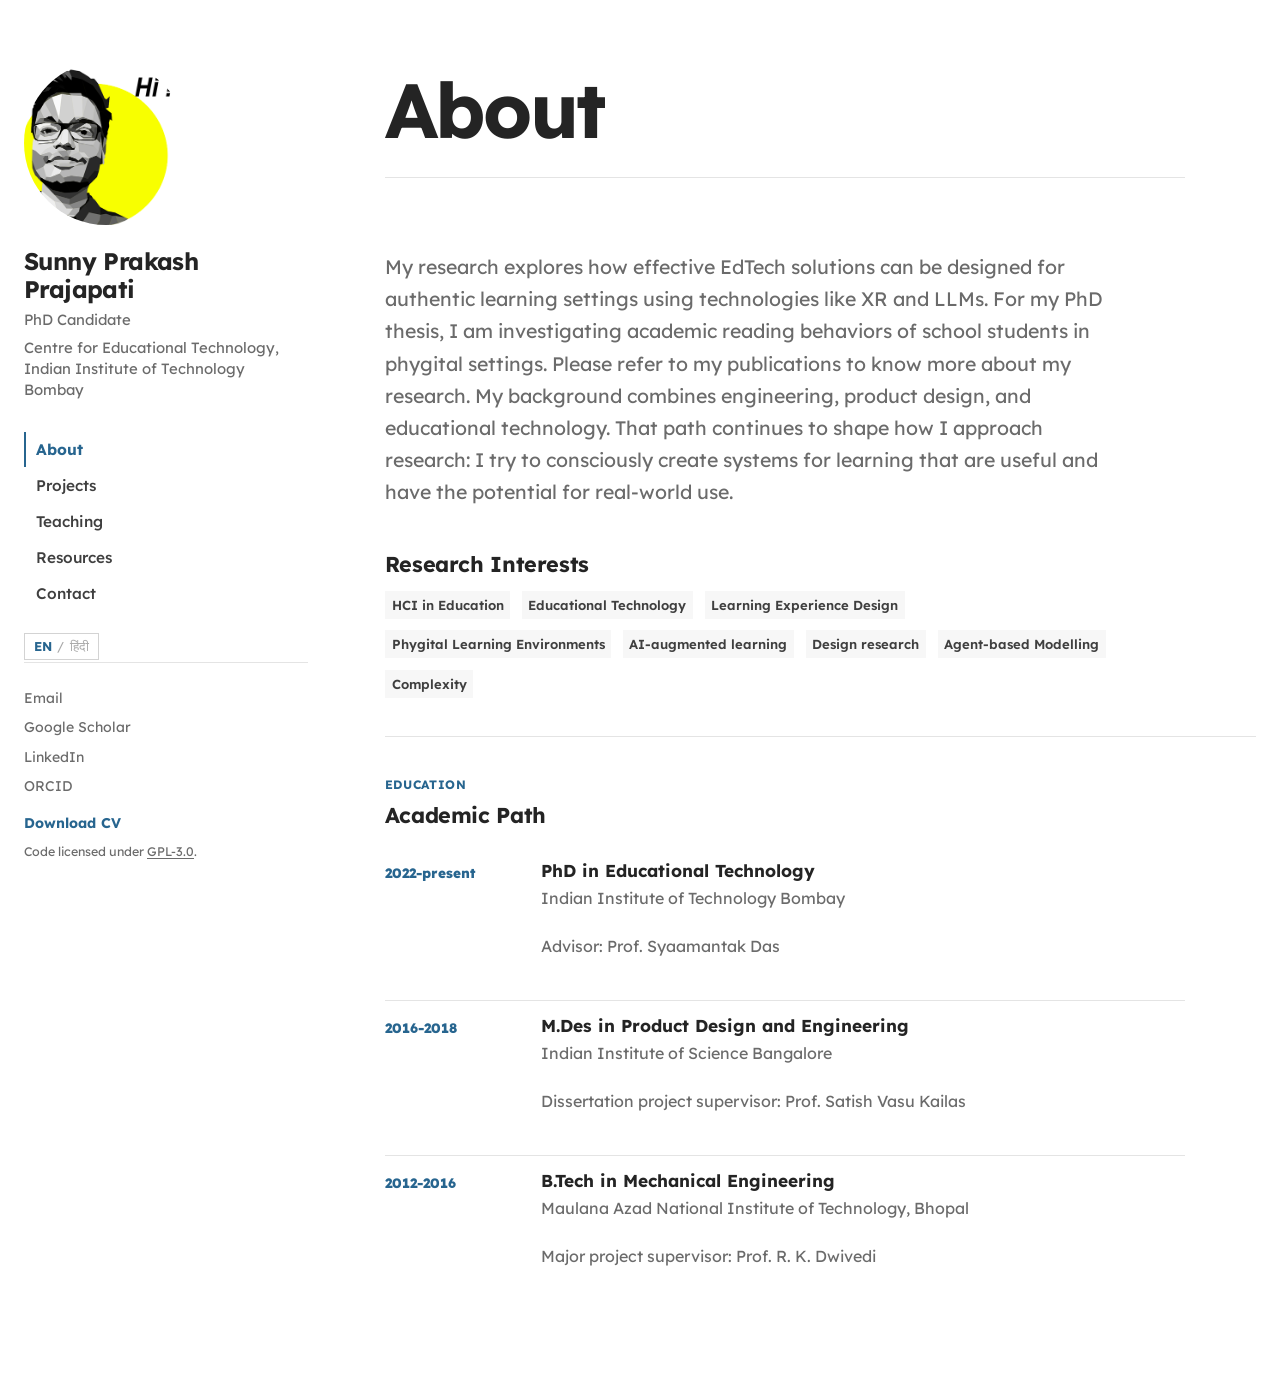
==== commit f1ec0b0b: "major changes-1" ====
--- a/index.html
+++ b/index.html
@@ -3,12 +3,21 @@
 <head>
   <meta charset="utf-8">
   <meta name="viewport" content="width=device-width, initial-scale=1">
-  <meta name="description" content="Sunny Prakash Prajapati is a PhD researcher at IIT Bombay studying educational technology, HCI in education, and phygital learning environments.">
+  <meta name="description" content="Biography, research background, education, and research themes of Sunny Prakash Prajapati, PhD Candidate at IIT Bombay.">
   <meta name="theme-color" content="#f7f6f0">
   <link rel="icon" href="assets/images/logo-sunny.png" type="image/png">
-  <title>Home | Sunny Prakash Prajapati</title>
-  <meta property="og:title" content="Sunny Prakash Prajapati — PhD Researcher, IIT Bombay">
-  <meta property="og:description" content="PhD researcher studying educational technology, HCI in education, and phygital learning environments at IIT Bombay.">
+  <title>About | Sunny Prakash Prajapati</title>
+  <!-- Google tag (gtag.js) -->
+  <script async src="https://www.googletagmanager.com/gtag/js?id=G-GCZZ0L1L67"></script>
+  <script>
+    window.dataLayer = window.dataLayer || [];
+    function gtag(){dataLayer.push(arguments);}
+    gtag('js', new Date());
+
+    gtag('config', 'G-GCZZ0L1L67');
+  </script>
+  <meta property="og:title" content="About — Sunny Prakash Prajapati">
+  <meta property="og:description" content="Biography, research background, education, and research themes of Sunny Prakash Prajapati, PhD Candidate at IIT Bombay.">
   <meta property="og:image" content="https://sunnysideux.github.io/assets/images/logo-sunny.png">
   <meta property="og:url" content="https://sunnysideux.github.io/">
   <meta property="og:type" content="website">
@@ -17,9 +26,10 @@
   <link rel="canonical" href="https://sunnysideux.github.io/">
   <link rel="stylesheet" href="assets/css/styles.css">
   <script defer src="assets/js/site-data.js"></script>
+  <script defer src="assets/js/i18n.js"></script>
   <script defer src="assets/js/main.js"></script>
 </head>
-<body data-page="home">
+<body data-page="about">
   <a class="skip-link" href="#main-content">Skip to content</a>
   <div class="site-shell">
     <header class="site-header" data-site-header></header>
--- a/assets/css/styles.css
+++ b/assets/css/styles.css
@@ -1,4 +1,4 @@
-@import url("https://fonts.googleapis.com/css2?family=Atkinson+Hyperlegible:wght@400;500;600;700&family=Crimson+Pro:wght@400;500;600;700&display=swap");
+@import url("https://fonts.googleapis.com/css2?family=Lexend:wght@400;500;600;700&family=Open+Sans:wght@400;500;600;700&display=swap");
 
 :root {
   --background: #f7f6f0;
@@ -23,8 +23,8 @@
   --radius-small: 4px;
   --max-width: 1120px;
   --measure: 45rem;
-  --font-sans: "Atkinson Hyperlegible", "Segoe UI", "Helvetica Neue", Arial, sans-serif;
-  --font-display: "Crimson Pro", Georgia, "Times New Roman", serif;
+  --font-sans: "Lexend", "Open Sans", Arial, sans-serif;
+  --font-display: "Lexend", "Open Sans", Arial, sans-serif;
   --transition: 180ms ease;
 }
 
@@ -1382,3 +1382,891 @@
     justify-content: stretch;
   }
 }
+
+/* Academic profile layout -------------------------------------------------- */
+:root {
+  --background: #ffffff;
+  --background-quiet: #f7f7f7;
+  --surface: #ffffff;
+  --surface-subtle: #fafafa;
+  --text: #242424;
+  --text-soft: #3f3f3f;
+  --muted: #6b6b6b;
+  --line: #e4e4e4;
+  --line-strong: #d3d3d3;
+  --accent: #5b8db8;
+  --accent-deep: #27658f;
+  --accent-soft: #eaf3f9;
+  --sage: #27658f;
+  --ink: #242424;
+  --max-width: 1240px;
+  --measure: 46rem;
+  --font-sans: "Lexend", "Open Sans", Arial, sans-serif;
+  --font-display: "Lexend", "Open Sans", Arial, sans-serif;
+  --radius-large: 0;
+  --radius-medium: 0;
+  --radius-small: 0;
+}
+
+body {
+  background: var(--background);
+  font-size: 1rem;
+  line-height: 1.68;
+}
+
+.site-shell {
+  display: grid;
+  grid-template-columns: 17.75rem minmax(0, 1fr);
+  column-gap: clamp(2.5rem, 6vw, 5.5rem);
+  width: min(calc(100% - 3rem), var(--max-width));
+  min-height: 100vh;
+  margin: 0 auto;
+}
+
+.site-header {
+  position: sticky;
+  top: 0;
+  z-index: 20;
+  grid-column: 1;
+  grid-row: 1 / span 2;
+  align-self: start;
+  height: 100vh;
+  border: 0;
+  background: transparent;
+  backdrop-filter: none;
+}
+
+.sidebar-inner {
+  display: flex;
+  position: relative;
+  min-height: 100%;
+  flex-direction: column;
+  padding: 3.8rem 0 2.5rem;
+}
+
+.sidebar-profile {
+  display: grid;
+  gap: 0.38rem;
+  color: var(--text);
+}
+
+.sidebar-profile:hover,
+.sidebar-profile:focus-visible {
+  color: var(--text);
+}
+
+.sidebar-portrait {
+  width: 10.25rem;
+  height: 10.25rem;
+  margin: 0 0 1.05rem;
+  border-radius: 50%;
+  object-fit: cover;
+  object-position: 50% 50%;
+}
+
+.sidebar-name {
+  font-family: var(--font-sans);
+  font-size: 1.5rem;
+  font-weight: 700;
+  letter-spacing: -0.025em;
+  line-height: 1.16;
+}
+
+.sidebar-role,
+.sidebar-affiliation {
+  color: var(--muted);
+  font-size: 0.93rem;
+  line-height: 1.42;
+}
+
+.sidebar-affiliation {
+  max-width: 16.5rem;
+}
+
+.site-nav {
+  display: flex;
+  flex-direction: column;
+  align-items: flex-start;
+  gap: 0.05rem;
+  margin: 2rem 0 1.3rem;
+}
+
+.site-nav a {
+  width: 100%;
+  border-left: 2px solid transparent;
+  border-radius: 0;
+  padding: 0.3rem 0 0.3rem 0.65rem;
+  color: var(--text-soft);
+  font-size: 0.96rem;
+  font-weight: 500;
+}
+
+.site-nav a:hover,
+.site-nav a:focus-visible {
+  border-left-color: var(--accent);
+  background: transparent;
+  color: var(--accent-deep);
+}
+
+.site-nav a[aria-current="page"] {
+  border-left-color: var(--accent-deep);
+  background: transparent;
+  color: var(--accent-deep);
+  font-weight: 700;
+}
+
+.language-toggle {
+  display: inline-flex;
+  width: fit-content;
+  align-items: center;
+  gap: 0.35rem;
+  border: 1px solid var(--line-strong);
+  background: transparent;
+  padding: 0.38rem 0.55rem;
+  color: var(--muted);
+  font-size: 0.8rem;
+  line-height: 1;
+}
+
+.language-toggle:hover,
+.language-toggle:focus-visible {
+  border-color: var(--accent-deep);
+  color: var(--accent-deep);
+}
+
+.language-toggle span:not(.is-active) {
+  opacity: 0.58;
+}
+
+.language-toggle .is-active {
+  color: var(--accent-deep);
+  font-weight: 700;
+}
+
+.sidebar-contact {
+  display: grid;
+  gap: 0.36rem;
+  margin-top: auto;
+  padding-top: 1.5rem;
+  border-top: 1px solid var(--line);
+}
+
+.sidebar-contact a,
+.sidebar-cv {
+  width: fit-content;
+  color: var(--muted);
+  font-size: 0.88rem;
+}
+
+.sidebar-contact a:hover,
+.sidebar-contact a:focus-visible,
+.sidebar-cv:hover,
+.sidebar-cv:focus-visible {
+  color: var(--accent-deep);
+  text-decoration: underline;
+  text-underline-offset: 0.16em;
+}
+
+.sidebar-cv {
+  margin-top: 0.85rem;
+  color: var(--accent-deep);
+  font-weight: 700;
+}
+
+.sidebar-license {
+  margin: 0.42rem 0 0;
+  color: var(--muted);
+  font-size: 0.78rem;
+  line-height: 1.4;
+}
+
+.sidebar-license a {
+  color: inherit;
+  text-decoration: underline;
+  text-underline-offset: 0.14em;
+}
+
+.sidebar-license a:hover,
+.sidebar-license a:focus-visible {
+  color: var(--accent-deep);
+}
+
+.nav-toggle {
+  display: none;
+}
+
+[data-page-root] {
+  grid-column: 2;
+  min-width: 0;
+  padding: 4.25rem 0 3.8rem;
+}
+
+.site-footer {
+  display: none;
+}
+
+.container {
+  width: 100%;
+  max-width: 50rem;
+  margin: 0;
+}
+
+.footer-inner {
+  align-items: flex-start;
+  border-top: 1px solid var(--line);
+  padding-top: 1.25rem;
+}
+
+.footer-copy {
+  max-width: 34rem;
+}
+
+.footer-links {
+  display: none;
+}
+
+h1,
+h2,
+h3,
+h4 {
+  color: var(--text);
+}
+
+h1 {
+  font-size: clamp(2.2rem, 5vw, 3.5rem);
+  letter-spacing: -0.035em;
+}
+
+h2 {
+  font-family: var(--font-sans);
+  font-size: 1.35rem;
+  letter-spacing: -0.018em;
+}
+
+h3 {
+  font-family: var(--font-sans);
+  font-size: 1.08rem;
+}
+
+.eyebrow {
+  color: var(--accent-deep);
+  font-size: 0.76rem;
+  letter-spacing: 0.055em;
+}
+
+.eyebrow::before {
+  display: none;
+}
+
+.page-section {
+  padding: 2.4rem 0;
+}
+
+.page-section + .page-section {
+  border-top: 1px solid var(--line);
+}
+
+.section-quiet {
+  border: 0;
+  background: transparent;
+}
+
+.page-hero {
+  border: 0;
+  background: transparent;
+  padding: 0 0 2.2rem;
+}
+
+.page-hero-inner {
+  gap: 0.72rem;
+}
+
+.page-hero h1 {
+  max-width: none;
+}
+
+.page-hero p:not(.eyebrow) {
+  max-width: 43rem;
+  color: var(--text-soft);
+  font-size: 1.1rem;
+}
+
+.hero {
+  padding: 0;
+}
+
+.hero-grid {
+  display: block;
+}
+
+.hero-copy {
+  min-height: 0;
+  gap: 1rem;
+  border: 0;
+  padding: 0;
+}
+
+.hero-copy h1 {
+  max-width: 12ch;
+}
+
+.hero-tagline {
+  max-width: 38rem;
+  color: var(--text-soft);
+  font-size: 1.35rem;
+}
+
+.hero-summary {
+  color: var(--muted);
+}
+
+.hero-panel {
+  display: none;
+}
+
+.button-row,
+.link-row,
+.page-actions {
+  gap: 0.55rem;
+}
+
+.button {
+  min-height: 0;
+  border: 1px solid var(--accent-deep);
+  border-radius: 0;
+  padding: 0.5rem 0.72rem;
+  color: var(--accent-deep);
+  font-size: 0.88rem;
+}
+
+.button-primary {
+  background: var(--accent-deep);
+  color: #fff;
+}
+
+.button-primary:hover,
+.button-primary:focus-visible {
+  background: #174d73;
+  color: #fff;
+}
+
+.button-secondary {
+  background: #fff;
+}
+
+.text-link,
+.inline-link {
+  border-bottom: 0;
+  color: var(--accent-deep);
+  font-size: 0.9rem;
+  font-weight: 600;
+}
+
+.text-link:hover,
+.inline-link:hover,
+.text-link:focus-visible,
+.inline-link:focus-visible {
+  border: 0;
+  color: #174d73;
+  text-decoration: underline;
+  text-underline-offset: 0.16em;
+}
+
+.text-link::after {
+  width: 0.36rem;
+  height: 0.36rem;
+}
+
+.credibility-strip {
+  padding: 2.4rem 0 0;
+}
+
+.credibility-grid,
+.publication-summary-grid {
+  grid-template-columns: repeat(2, minmax(0, 1fr));
+  border-color: var(--line);
+}
+
+.stat-item {
+  min-height: 0;
+  padding: 0.85rem 1rem;
+}
+
+.stat-item strong {
+  font-family: var(--font-sans);
+  color: var(--accent-deep);
+  font-size: 1.3rem;
+}
+
+.stat-item span {
+  font-size: 0.72rem;
+}
+
+.section-header {
+  align-items: flex-end;
+  gap: 1rem;
+  margin-bottom: 1.2rem;
+}
+
+.citation-list,
+.publication-list,
+.project-list,
+.resource-list,
+.theme-list,
+.timeline,
+.contact-list {
+  max-width: 50rem;
+}
+
+.citation-item,
+.publication-item,
+.project-row,
+.resource-item,
+.theme-item,
+.timeline-item,
+.contact-item,
+.side-panel,
+.compact-item {
+  border-color: var(--line);
+}
+
+.citation-item {
+  gap: 0.42rem;
+  padding: 1.35rem 0;
+}
+
+.citation-item h3,
+.publication-item h2,
+.project-row h3 {
+  font-family: var(--font-sans);
+}
+
+.publication-layout {
+  grid-template-columns: minmax(10rem, 12rem) minmax(0, 1fr);
+  gap: 2rem;
+  align-items: start;
+}
+
+.publications-toolbar {
+  position: sticky;
+  top: 1.5rem;
+  gap: 0.9rem;
+  padding: 0;
+}
+
+.search-field input {
+  border-color: var(--line-strong);
+  border-radius: 0;
+  background: #fff;
+}
+
+.filter-group {
+  gap: 0.3rem;
+}
+
+.filter-chip {
+  border: 0;
+  border-left: 2px solid transparent;
+  border-radius: 0;
+  background: transparent;
+  padding: 0.24rem 0 0.24rem 0.55rem;
+  color: var(--muted);
+  text-align: left;
+}
+
+.filter-chip:hover,
+.filter-chip:focus-visible,
+.filter-chip.is-active {
+  border-color: var(--accent-deep);
+  background: transparent;
+  color: var(--accent-deep);
+}
+
+.publication-item {
+  gap: 0.55rem;
+  padding: 1.55rem 0;
+}
+
+.publication-item-head,
+.citation-meta,
+.project-meta {
+  color: var(--muted);
+}
+
+.publication-category {
+  border: 0;
+  border-radius: 0;
+  background: transparent;
+  padding: 0;
+  color: var(--accent-deep);
+}
+
+.publication-category.is-journal {
+  background: transparent;
+  color: var(--accent-deep);
+}
+
+.publication-abstract {
+  border-left: 2px solid var(--line-strong);
+  padding-left: 0.75rem;
+}
+
+.project-list {
+  gap: 0;
+}
+
+.project-row {
+  grid-template-columns: 10.5rem minmax(0, 1fr);
+  gap: 1.35rem;
+  padding: 1.5rem 0;
+}
+
+.project-image {
+  aspect-ratio: 4 / 3;
+  border: 1px solid var(--line);
+}
+
+.project-image img {
+  filter: none;
+}
+
+.project-body {
+  gap: 0.48rem;
+}
+
+.project-detail-shell {
+  border: 0;
+  padding: 0;
+}
+
+.project-detail-hero {
+  grid-template-columns: minmax(0, 0.8fr) minmax(0, 1.2fr);
+  gap: 1.6rem;
+}
+
+.project-detail-image,
+.project-gallery-item {
+  border: 1px solid var(--line);
+  border-radius: 0;
+}
+
+.prose-grid {
+  grid-template-columns: minmax(0, 1fr) 14rem;
+  gap: 2.5rem;
+}
+
+.prose-panel,
+.side-panel {
+  border: 0;
+  border-radius: 0;
+  background: transparent;
+  box-shadow: none;
+  padding: 0;
+}
+
+.prose-panel h2,
+.project-detail-section h2,
+.timeline-heading h2 {
+  margin-top: 1.7rem;
+}
+
+.sidebar-stack {
+  gap: 1.5rem;
+}
+
+.side-panel {
+  border-top: 1px solid var(--line);
+  padding-top: 0.85rem;
+}
+
+.side-panel h2 {
+  font-size: 0.88rem;
+  text-transform: uppercase;
+  letter-spacing: 0.05em;
+}
+
+.tag {
+  border: 0;
+  border-radius: 0;
+  background: var(--background-quiet);
+  color: var(--text-soft);
+  padding: 0.18rem 0.42rem;
+}
+
+.timeline-group {
+  gap: 1.1rem;
+}
+
+.timeline-item {
+  grid-template-columns: 8.5rem minmax(0, 1fr);
+  gap: 1.25rem;
+  padding: 1rem 0;
+}
+
+.timeline-period {
+  color: var(--accent-deep);
+  font-size: 0.85rem;
+}
+
+.theme-item {
+  gap: 0.4rem;
+  padding: 1.15rem 0;
+}
+
+.resource-item {
+  gap: 0.35rem;
+  padding: 1.45rem 0;
+}
+
+.resource-item h2 {
+  font-family: var(--font-sans);
+  font-size: 1.12rem;
+}
+
+.contact-layout {
+  align-items: start;
+  gap: 2.5rem;
+}
+
+.contact-stack {
+  display: grid;
+  gap: 2rem;
+}
+
+.contact-item {
+  border-left: 2px solid transparent;
+  padding: 0.65rem 0 0.65rem 0.8rem;
+}
+
+.contact-item:hover,
+.contact-item:focus-visible {
+  border-left-color: var(--accent-deep);
+  background: transparent;
+}
+
+@media (max-width: 980px) {
+  .site-shell {
+    display: block;
+    width: min(calc(100% - 2.5rem), 50rem);
+  }
+
+  .site-header {
+    position: static;
+    height: auto;
+  }
+
+  .sidebar-inner {
+    display: grid;
+    min-height: 0;
+    grid-template-columns: auto minmax(0, 1fr);
+    column-gap: 1.4rem;
+    padding: 2.25rem 0 1.5rem;
+  }
+
+  .sidebar-profile {
+    grid-column: 1;
+    grid-row: 1 / span 2;
+  }
+
+  .sidebar-portrait {
+    width: 6.5rem;
+    height: 6.5rem;
+    margin-bottom: 0.35rem;
+  }
+
+  .site-nav {
+    grid-column: 2;
+    flex-flow: row wrap;
+    gap: 0.1rem 0.9rem;
+    align-self: end;
+    margin: 0;
+  }
+
+  .site-nav a {
+    width: auto;
+    border-left: 0;
+    border-bottom: 2px solid transparent;
+    padding: 0.25rem 0;
+  }
+
+  .site-nav a:hover,
+  .site-nav a:focus-visible,
+  .site-nav a[aria-current="page"] {
+    border-left: 0;
+    border-bottom-color: var(--accent-deep);
+  }
+
+  .sidebar-contact {
+    grid-column: 2;
+    display: flex;
+    flex-wrap: wrap;
+    gap: 0.35rem 0.9rem;
+    margin-top: 1rem;
+    padding-top: 0.8rem;
+  }
+
+  .language-toggle {
+    grid-column: 2;
+    justify-self: start;
+    margin-top: 0.75rem;
+  }
+
+  .sidebar-cv {
+    grid-column: 2;
+    margin: 0.55rem 0 0;
+  }
+
+  .sidebar-license {
+    grid-column: 2;
+  }
+
+  [data-page-root] {
+    padding-top: 2.5rem;
+  }
+
+  .site-footer {
+    padding-bottom: 2.5rem;
+  }
+}
+
+@media (max-width: 700px) {
+  .site-shell {
+    width: min(calc(100% - 2rem), 50rem);
+  }
+
+  .sidebar-inner {
+    display: flex;
+    padding: 1.65rem 0 1rem;
+  }
+
+  .sidebar-profile {
+    display: grid;
+    grid-template-columns: 4.5rem minmax(0, 1fr);
+    column-gap: 1rem;
+  }
+
+  .sidebar-portrait {
+    grid-row: 1 / span 3;
+    width: 4.5rem;
+    height: 4.5rem;
+    margin: 0;
+  }
+
+  .sidebar-name,
+  .sidebar-role,
+  .sidebar-affiliation {
+    grid-column: 2;
+  }
+
+  .sidebar-name {
+    align-self: end;
+    font-size: 1.2rem;
+  }
+
+  .sidebar-role,
+  .sidebar-affiliation {
+    font-size: 0.82rem;
+  }
+
+  .nav-toggle {
+    display: inline-flex;
+    position: absolute;
+    top: 1.7rem;
+    right: 0;
+    border: 1px solid var(--line-strong);
+    border-radius: 0;
+    background: #fff;
+  }
+
+  .site-nav {
+    display: none;
+    margin-top: 1.25rem;
+    padding: 0.8rem 0;
+    border-top: 1px solid var(--line);
+    border-bottom: 1px solid var(--line);
+  }
+
+  .site-nav.is-open {
+    display: flex;
+  }
+
+  .language-toggle {
+    margin-top: 1rem;
+  }
+
+  .site-nav a {
+    width: 100%;
+  }
+
+  .sidebar-contact,
+  .sidebar-cv,
+  .sidebar-license {
+    display: none;
+  }
+
+  [data-page-root] {
+    padding: 1.75rem 0 2.5rem;
+  }
+
+  .page-section {
+    padding: 1.8rem 0;
+  }
+
+  .section-header,
+  .contact-layout {
+    align-items: flex-start;
+    flex-direction: column;
+  }
+
+  .prose-grid,
+  .publication-layout,
+  .project-detail-hero {
+    grid-template-columns: 1fr;
+    gap: 1.5rem;
+  }
+
+  .publications-toolbar {
+    position: static;
+  }
+
+  .project-row,
+  .timeline-item {
+    grid-template-columns: 1fr;
+    gap: 0.7rem;
+  }
+
+  .project-image {
+    max-width: 15rem;
+  }
+
+  .credibility-grid,
+  .publication-summary-grid {
+    grid-template-columns: 1fr;
+  }
+
+  .stat-item,
+  .stat-item:last-child {
+    border-right: 0;
+    border-bottom: 1px solid var(--line);
+  }
+
+  .stat-item:last-child {
+    border-bottom: 0;
+  }
+}
+
+@media print {
+  .site-shell {
+    display: block;
+    width: 100%;
+  }
+
+  .site-header,
+  .site-footer {
+    display: none !important;
+  }
+
+  [data-page-root] {
+    padding: 0;
+  }
+}
